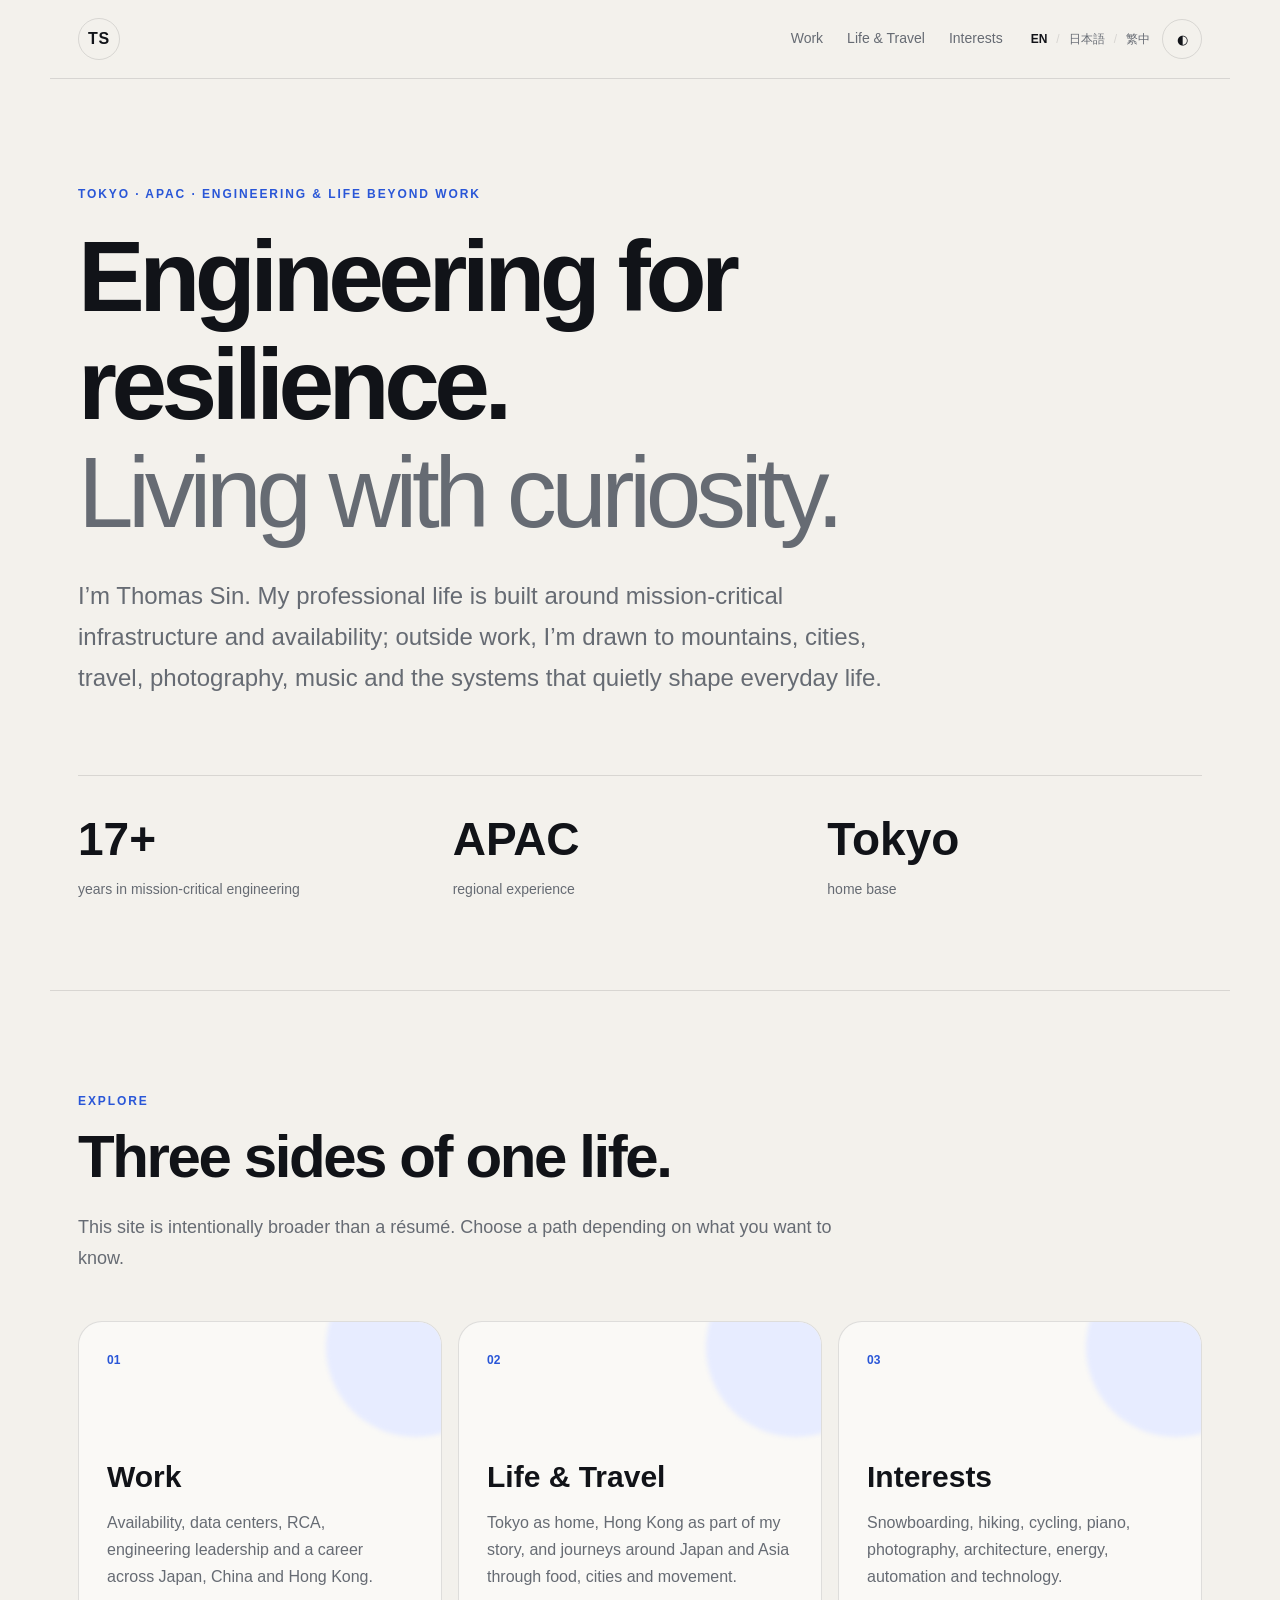
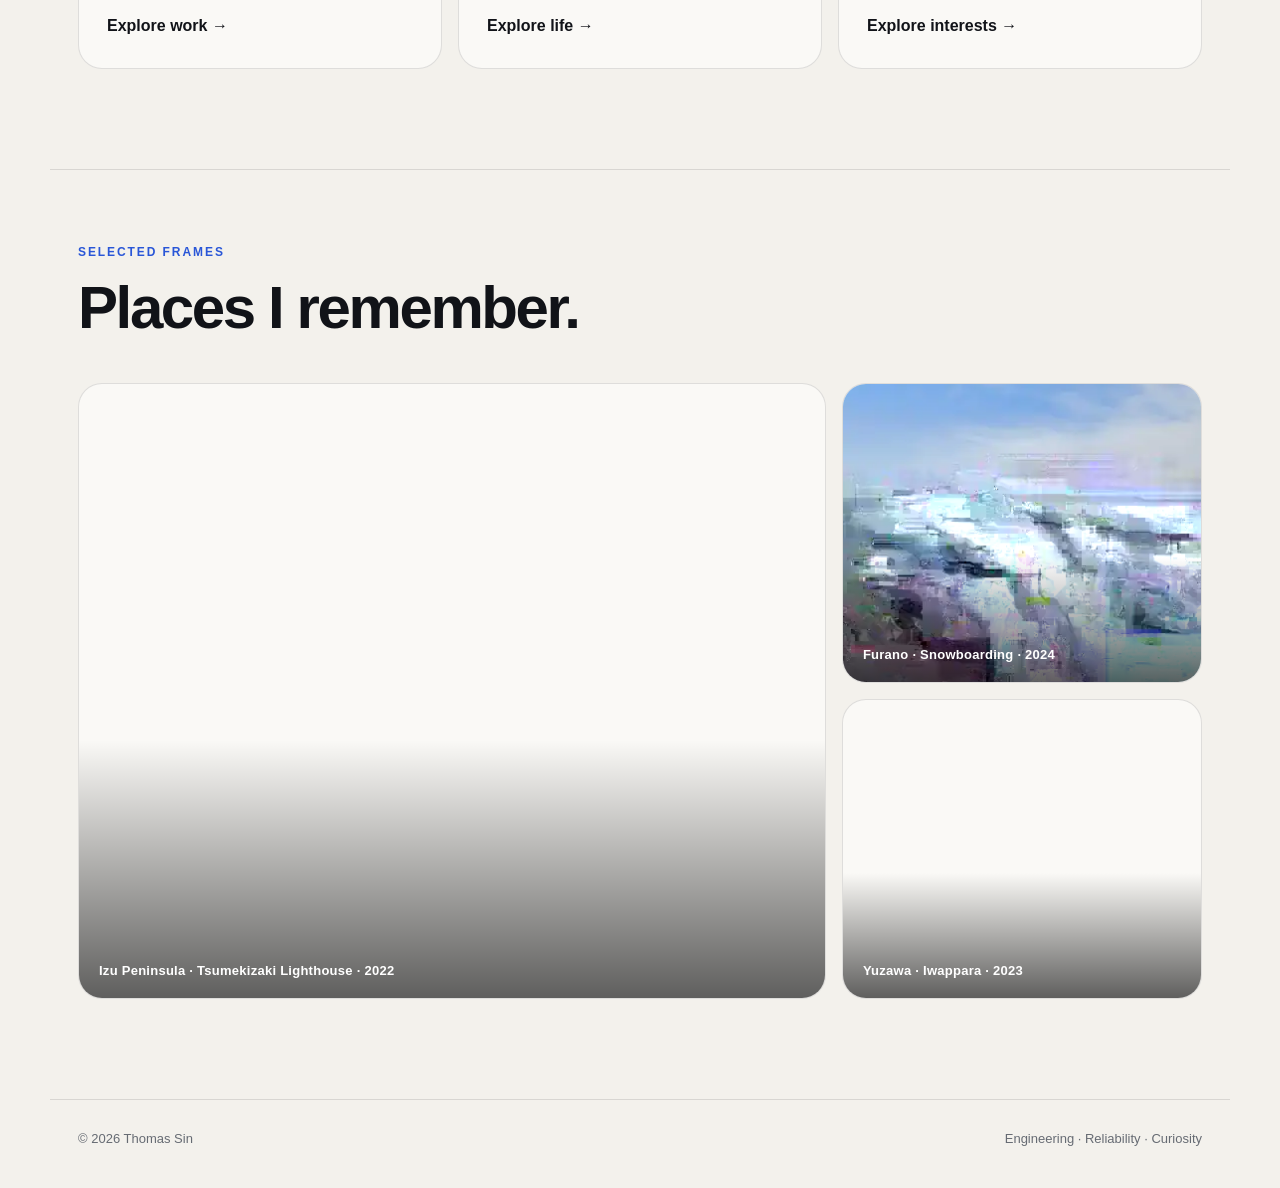
==== index.html @ 06683f22 "Force refreshed homepage photography" ====
<!doctype html><html lang="en"><head><meta charset="utf-8"><meta name="viewport" content="width=device-width,initial-scale=1"><meta name="description" content="Thomas Sin — infrastructure, availability, travel and interests."><title>Thomas Sin | Engineering, Life & Curiosity</title><link rel="stylesheet" href="styles.css"></head><body>
<header><a class="brand" href="./">TS</a><nav><a href="work.html">Work</a><a href="life.html">Life & Travel</a><a href="interests.html">Interests</a></nav><div class="header-actions"><div class="languages"><a class="active" href="./">EN</a><a href="ja/">日本語</a><a href="zh/">繁中</a></div><button id="theme">◐</button></div></header>
<main><section class="hero"><p class="kicker">Tokyo · APAC · Engineering & life beyond work</p><h1>Engineering for resilience.<br><span>Living with curiosity.</span></h1><p class="lead">I’m Thomas Sin. My professional life is built around mission-critical infrastructure and availability; outside work, I’m drawn to mountains, cities, travel, photography, music and the systems that quietly shape everyday life.</p><div class="metrics"><div><strong>17+</strong><span>years in mission-critical engineering</span></div><div><strong>APAC</strong><span>regional experience</span></div><div><strong>Tokyo</strong><span>home base</span></div></div></section>
<section class="section"><p class="kicker">Explore</p><h2>Three sides of one life.</h2><p class="section-intro">This site is intentionally broader than a résumé. Choose a path depending on what you want to know.</p><div class="portal-grid">
<a class="portal-card" href="work.html"><span class="num">01</span><h3>Work</h3><p>Availability, data centers, RCA, engineering leadership and a career across Japan, China and Hong Kong.</p><span class="arrow">Explore work →</span></a>
<a class="portal-card" href="life.html"><span class="num">02</span><h3>Life & Travel</h3><p>Tokyo as home, Hong Kong as part of my story, and journeys around Japan and Asia through food, cities and movement.</p><span class="arrow">Explore life →</span></a>
<a class="portal-card" href="interests.html"><span class="num">03</span><h3>Interests</h3><p>Snowboarding, hiking, cycling, piano, photography, architecture, energy, automation and technology.</p><span class="arrow">Explore interests →</span></a>
</div></section><section class="home-gallery section"><p class="kicker">Selected frames</p><h2>Places I remember.</h2><div class="frame-grid"><a class="frame frame-wide" href="life.html"><img src="assets/tsumekizaki-lighthouse-2022-02-21.webp?v=20260925-photo-fix" alt="Sunrise at Tsumekizaki Lighthouse, Izu Peninsula"><span>Izu Peninsula · Tsumekizaki Lighthouse · 2022</span></a><a class="frame" href="life.html"><img src="assets/furano-snowboard-2024-12-21.webp?v=20260925-photo-fix" alt="Snowboarding in Furano"><span>Furano · Snowboarding · 2024</span></a><a class="frame" href="life.html"><img src="assets/iwahara-2023-01-28.webp?v=20260925-photo-fix" alt="Iwappara ski resort in Yuzawa"><span>Yuzawa · Iwappara · 2023</span></a></div></section></main><footer><span>© <span id="year"></span> Thomas Sin</span><span>Engineering · Reliability · Curiosity</span></footer><script src="script.js"></script></body></html>
---- styles.css ----
:root{--bg:#f3f1ec;--surface:#faf9f6;--text:#111318;--muted:#666b73;--line:rgba(17,19,24,.12);--accent:#2956d7;--accent-soft:#e7ecff;--max:1180px}
:root[data-theme=dark]{--bg:#0b0d10;--surface:#111419;--text:#f3f4f6;--muted:#9aa1aa;--line:rgba(255,255,255,.11);--accent:#8ba9ff;--accent-soft:#18213a}
*{box-sizing:border-box}html{scroll-behavior:smooth}body{margin:0;background:var(--bg);color:var(--text);font-family:Inter,"Noto Sans JP","Noto Sans TC",Arial,sans-serif;line-height:1.7;transition:background .2s,color .2s}a{color:inherit;text-decoration:none}img{max-width:100%;display:block}
header{position:sticky;top:0;z-index:20;display:grid;grid-template-columns:auto 1fr auto;align-items:center;gap:28px;max-width:var(--max);margin:auto;padding:18px 28px;background:color-mix(in srgb,var(--bg) 88%,transparent);backdrop-filter:blur(16px);border-bottom:1px solid var(--line)}
.brand{display:grid;place-items:center;width:42px;height:42px;border:1px solid var(--line);border-radius:50%;font-weight:800;letter-spacing:.05em}
nav{justify-self:end;display:flex;gap:24px;font-size:14px;color:var(--muted)}nav a:hover,.languages a:hover{color:var(--text)}
.header-actions{display:flex;align-items:center;gap:12px}.languages{display:flex;gap:9px;align-items:center;font-size:12px;color:var(--muted)}.languages a.active{color:var(--text);font-weight:700}.languages a+ a:before{content:"/";margin-right:9px;color:var(--line)}
#theme{width:40px;height:40px;border-radius:50%;border:1px solid var(--line);background:transparent;color:var(--text);cursor:pointer}
main{overflow:hidden}.hero,.section,.page-hero,.page-section,footer{max-width:var(--max);margin:auto;padding-left:28px;padding-right:28px}
.hero{padding-top:105px;padding-bottom:88px}.page-hero{padding-top:90px;padding-bottom:68px}
.kicker{margin:0;text-transform:uppercase;letter-spacing:.16em;font-size:12px;font-weight:800;color:var(--accent)}
h1,h2,h3,h4{margin:0;line-height:1.08}h1{font-size:clamp(52px,8vw,100px);letter-spacing:-.055em;max-width:1060px;margin-top:18px}h1 span{color:var(--muted);font-weight:500}
.page-hero h1{font-size:clamp(48px,7vw,86px)}.lead{font-size:clamp(18px,2vw,24px);max-width:820px;color:var(--muted);margin-top:30px}.page-lead{font-size:clamp(18px,1.8vw,22px);max-width:850px;color:var(--muted);margin-top:26px}
.actions{display:flex;gap:12px;flex-wrap:wrap;margin-top:32px}.btn{padding:13px 18px;border:1px solid var(--line);border-radius:999px;background:var(--surface);font-size:14px;font-weight:650}.btn.primary{background:var(--text);color:var(--bg)}
.metrics{display:grid;grid-template-columns:repeat(3,1fr);margin-top:76px;border-top:1px solid var(--line)}.metrics div{padding:24px 18px 0 0;display:flex;flex-direction:column}.metrics strong{font-size:clamp(31px,4vw,46px)}.metrics span{color:var(--muted);font-size:14px}
.section,.page-section{padding-top:100px;padding-bottom:100px;border-top:1px solid var(--line)}.section h2,.page-section h2{font-size:clamp(34px,5vw,60px);letter-spacing:-.04em;margin-top:14px}.section-intro{max-width:760px;color:var(--muted);font-size:18px;margin-top:22px}
.split{display:grid;grid-template-columns:.9fr 1.1fr;gap:70px}.copy{font-size:19px;color:var(--muted)}.copy p:first-child{margin-top:0}
.portal-grid{display:grid;grid-template-columns:repeat(3,1fr);gap:16px;margin-top:48px}.portal-card{position:relative;display:flex;flex-direction:column;min-height:340px;padding:28px;border:1px solid var(--line);background:var(--surface);border-radius:24px;overflow:hidden}.portal-card:before{content:"";position:absolute;width:180px;height:180px;border-radius:50%;background:var(--accent-soft);right:-65px;top:-65px;filter:blur(2px)}.portal-card .num{position:relative;color:var(--accent);font-size:12px;font-weight:800}.portal-card h3{position:relative;font-size:30px;margin-top:90px}.portal-card p{position:relative;color:var(--muted);margin-bottom:22px}.portal-card .arrow{position:relative;margin-top:auto;font-weight:700}
.timeline{margin-top:50px;border-top:1px solid var(--line)}.timeline article{display:grid;grid-template-columns:220px 1fr 1.1fr;gap:28px;padding:28px 0;border-bottom:1px solid var(--line)}.timeline h3{font-size:22px}.timeline p{margin:0;color:var(--muted)}.meta{display:flex;flex-direction:column;color:var(--muted);font-size:13px}
.cards{display:grid;grid-template-columns:repeat(2,1fr);gap:16px;margin-top:48px}.cards article{padding:30px;border:1px solid var(--line);background:var(--surface);border-radius:22px;min-height:240px}.cards article>span{color:var(--accent);font-size:13px;font-weight:800}.cards h3{font-size:27px;margin-top:40px}.cards p{color:var(--muted)}
.detail-grid{display:grid;grid-template-columns:repeat(2,1fr);gap:18px;margin-top:44px}.detail-card{padding:28px;border-top:1px solid var(--line)}.detail-card h3{font-size:25px;margin-bottom:12px}.detail-card p,.detail-card li{color:var(--muted)}.detail-card ul{padding-left:18px;margin-bottom:0}
.skill-cloud{display:flex;flex-wrap:wrap;gap:10px;margin-top:34px}.skill-cloud span{padding:9px 13px;border:1px solid var(--line);border-radius:999px;background:var(--surface);font-size:13px}
.story-list{margin-top:44px;border-top:1px solid var(--line)}.story{display:grid;grid-template-columns:190px 1fr;gap:34px;padding:30px 0;border-bottom:1px solid var(--line)}.story .story-meta{font-size:13px;color:var(--muted)}.story h3{font-size:28px}.story p{color:var(--muted);max-width:740px}
.quote{margin:42px 0 0;padding:28px 0;border-top:1px solid var(--line);border-bottom:1px solid var(--line);font-size:clamp(25px,3vw,40px);line-height:1.25;letter-spacing:-.02em}
.photo-grid{display:grid;grid-template-columns:1.25fr .75fr;gap:16px;margin-top:46px}.photo-slot{min-height:320px;border:1px solid var(--line);border-radius:24px;background:linear-gradient(145deg,var(--surface),var(--accent-soft));padding:26px;display:flex;align-items:flex-end}.photo-slot.tall{min-height:520px}.photo-slot span{font-size:13px;color:var(--muted)}
.interest-row{display:grid;grid-template-columns:180px 1fr 1fr;gap:30px;padding:30px 0;border-top:1px solid var(--line)}.interest-row:last-child{border-bottom:1px solid var(--line)}.interest-row .index{font-size:13px;color:var(--accent);font-weight:800}.interest-row h3{font-size:28px}.interest-row p{margin:0;color:var(--muted)}
.note{margin-top:32px;padding:20px 22px;border-left:3px solid var(--accent);background:var(--surface);color:var(--muted)}
.breadcrumbs{font-size:13px;color:var(--muted);margin-bottom:18px}.breadcrumbs a:hover{color:var(--text)}
footer{display:flex;justify-content:space-between;gap:20px;padding-top:28px;padding-bottom:38px;border-top:1px solid var(--line);font-size:13px;color:var(--muted)}
@media(max-width:900px){.portal-grid{grid-template-columns:1fr}.portal-card{min-height:260px}.portal-card h3{margin-top:55px}.timeline article{grid-template-columns:1fr;gap:10px}.detail-grid{grid-template-columns:1fr}.interest-row{grid-template-columns:1fr;gap:10px}.story{grid-template-columns:1fr;gap:8px}}
@media(max-width:780px){header{padding:14px 18px;grid-template-columns:auto 1fr}.header-actions{justify-self:end}.languages{font-size:11px}nav{display:none}#theme{display:none}.hero,.section,.page-hero,.page-section,footer{padding-left:20px;padding-right:20px}.hero{padding-top:72px}.page-hero{padding-top:64px}.metrics{grid-template-columns:1fr}.metrics div{padding:18px 0;border-bottom:1px solid var(--line)}.split{grid-template-columns:1fr;gap:28px}.cards{grid-template-columns:1fr}.photo-grid{grid-template-columns:1fr}.photo-slot,.photo-slot.tall{min-height:280px}footer{flex-direction:column}}
.feature-photo{margin:34px 0 0}
.feature-photo img{width:100%;border-radius:24px;border:1px solid var(--line);background:var(--surface);object-fit:cover}
.feature-photo figcaption{margin-top:10px;font-size:13px;color:var(--muted)}
.feature-photo.landscape img{aspect-ratio:16/9;object-position:center 62%}
.feature-photo.snowboard img{aspect-ratio:16/8.5;object-position:center 48%}
.feature-photo.portrait{max-width:620px}.feature-photo.portrait img{aspect-ratio:4/5;object-position:center 52%}
@media(max-width:780px){.feature-photo{margin-top:24px}.feature-photo.landscape img,.feature-photo.snowboard img{aspect-ratio:4/3}.feature-photo.portrait{max-width:none}.feature-photo.portrait img{aspect-ratio:4/5}}

.home-gallery{padding-top:72px}.frame-grid{display:grid;grid-template-columns:1.35fr .65fr;grid-template-rows:repeat(2,minmax(220px,300px));gap:16px;margin-top:42px}.frame{position:relative;overflow:hidden;border-radius:24px;border:1px solid var(--line);background:var(--surface)}.frame-wide{grid-row:1/3}.frame img{width:100%;height:100%;object-fit:cover;transition:transform .45s ease}.frame:hover img{transform:scale(1.025)}.frame:after{content:"";position:absolute;inset:auto 0 0;height:42%;background:linear-gradient(transparent,rgba(0,0,0,.62));pointer-events:none}.frame span{position:absolute;left:20px;right:20px;bottom:16px;z-index:2;color:#fff;font-size:13px;font-weight:650;letter-spacing:.02em}.frame-wide img{object-position:center}.frame:not(.frame-wide) img{object-position:center 45%}@media(max-width:780px){.frame-grid{grid-template-columns:1fr;grid-template-rows:auto}.frame,.frame-wide{grid-row:auto;min-height:260px}.frame-wide{min-height:360px}}
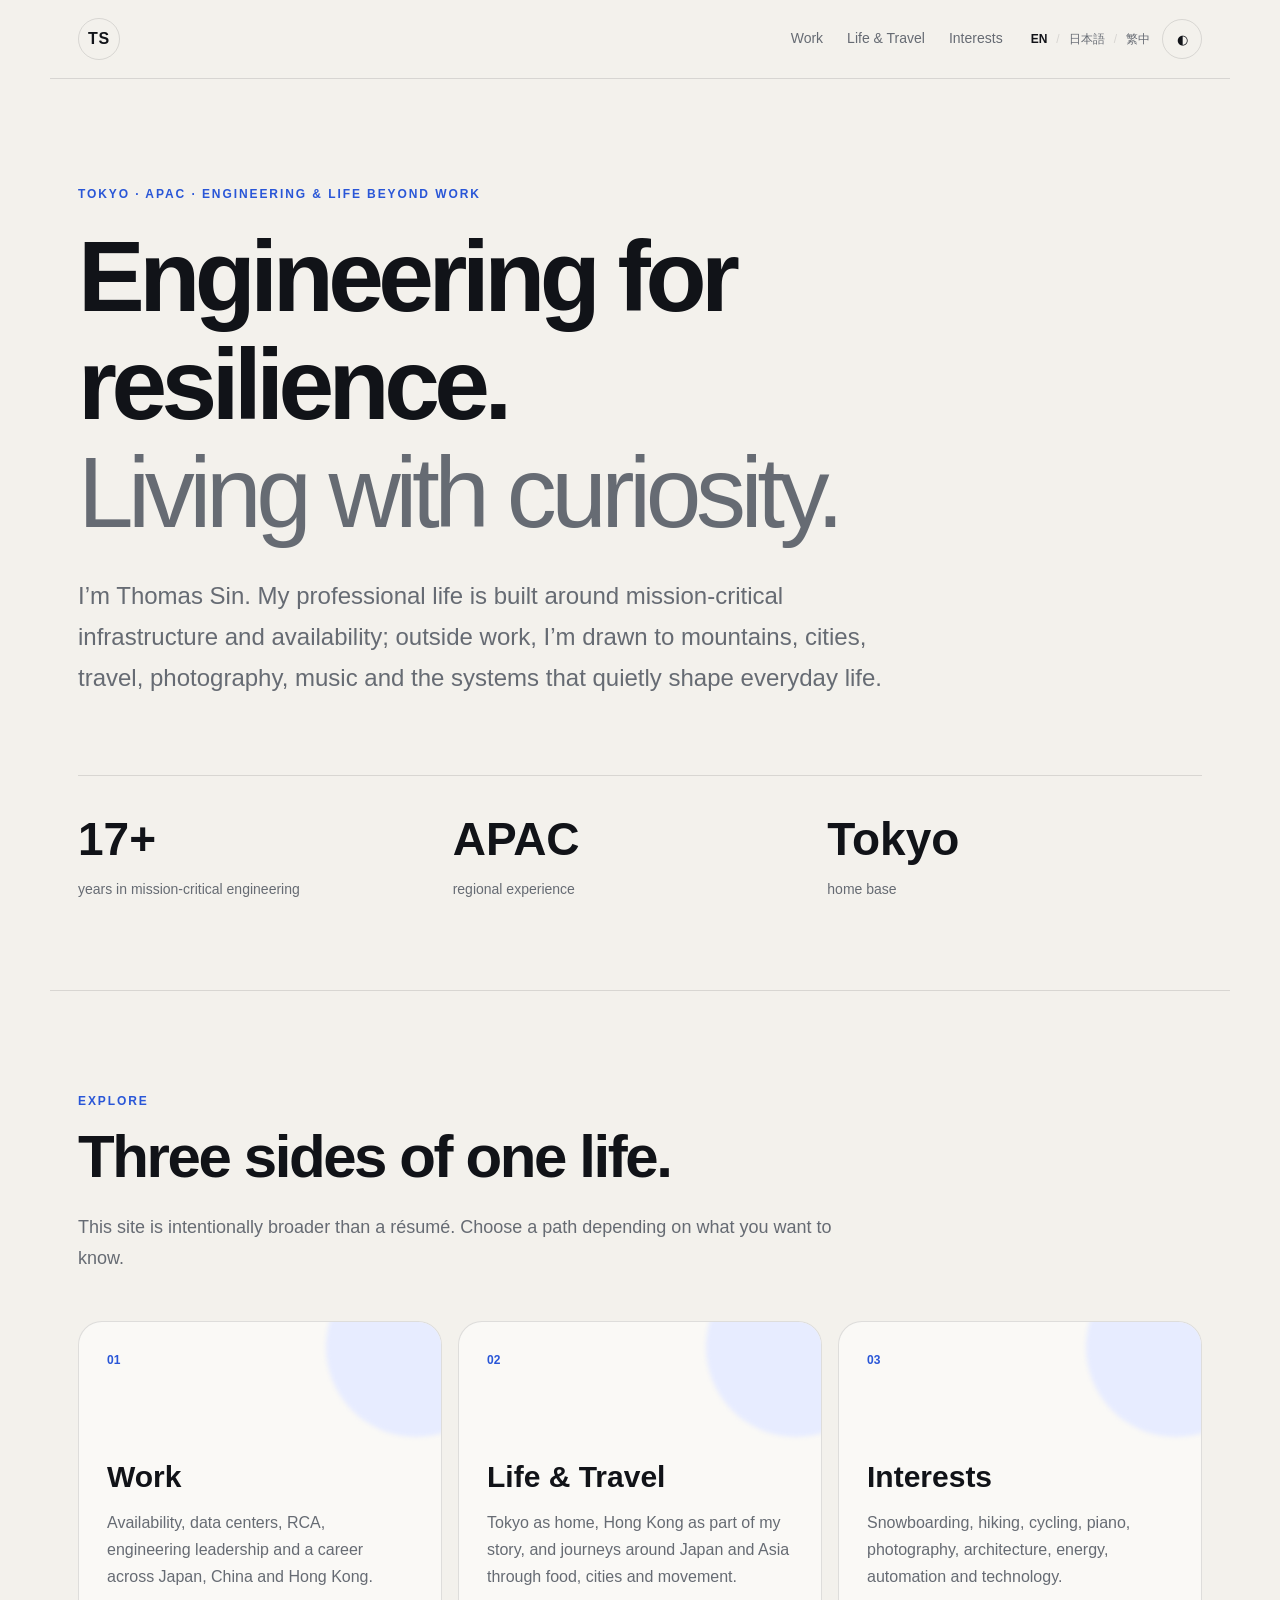
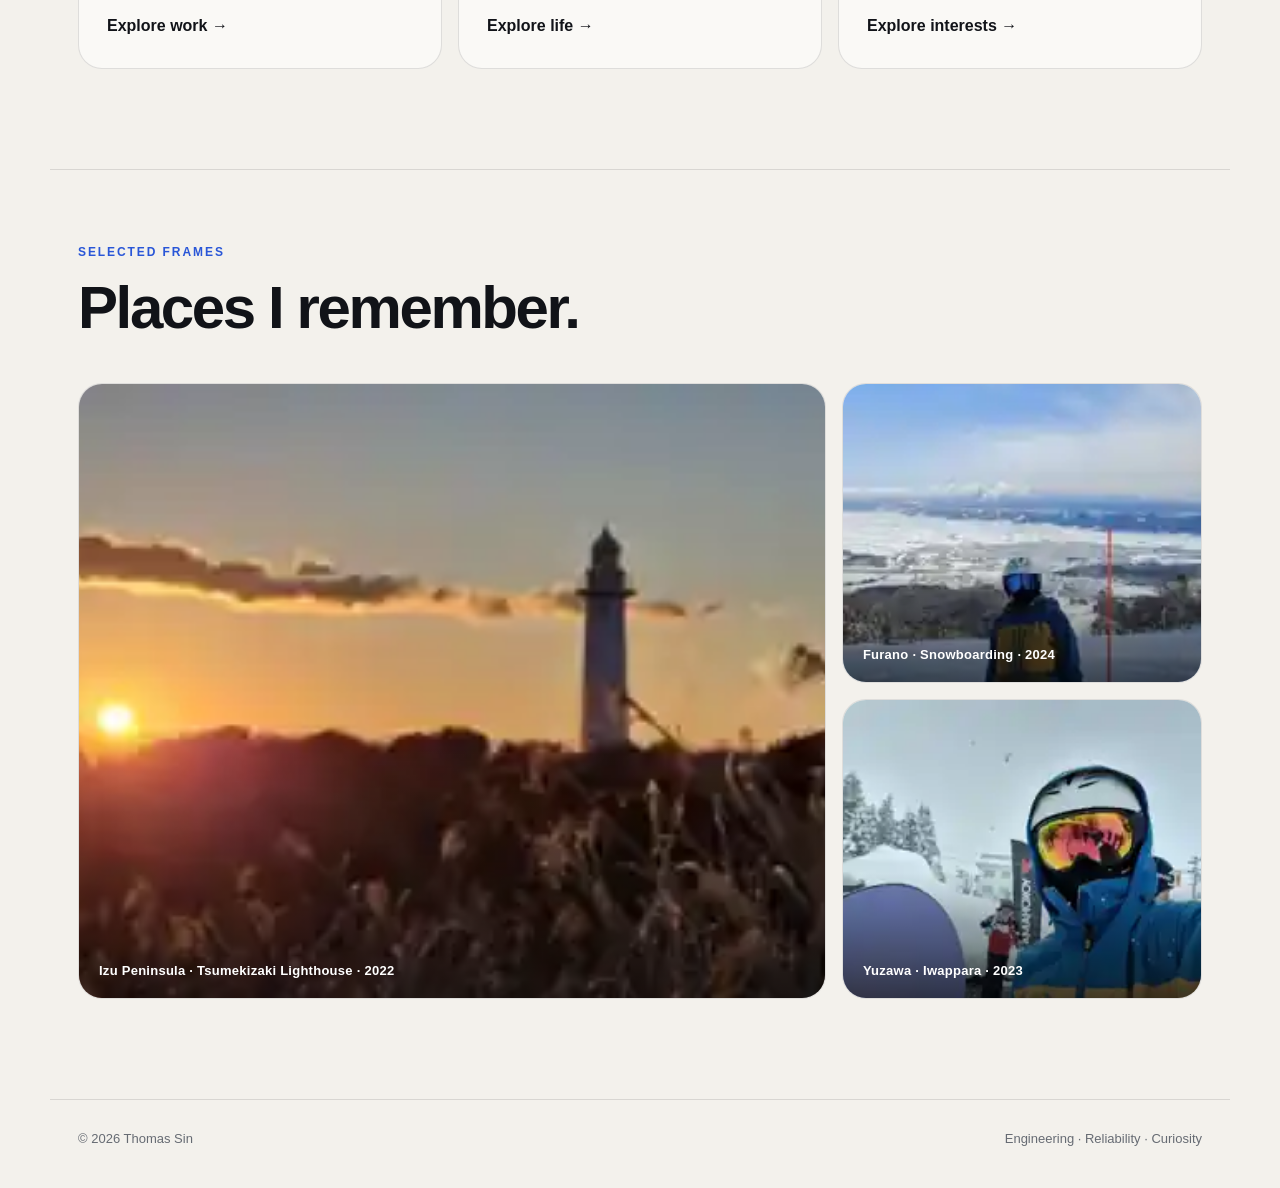
==== commit e59ce903: "Force reload verified homepage photos" ====
--- a/index.html
+++ b/index.html
@@ -5,4 +5,4 @@
 <a class="portal-card" href="work.html"><span class="num">01</span><h3>Work</h3><p>Availability, data centers, RCA, engineering leadership and a career across Japan, China and Hong Kong.</p><span class="arrow">Explore work →</span></a>
 <a class="portal-card" href="life.html"><span class="num">02</span><h3>Life & Travel</h3><p>Tokyo as home, Hong Kong as part of my story, and journeys around Japan and Asia through food, cities and movement.</p><span class="arrow">Explore life →</span></a>
 <a class="portal-card" href="interests.html"><span class="num">03</span><h3>Interests</h3><p>Snowboarding, hiking, cycling, piano, photography, architecture, energy, automation and technology.</p><span class="arrow">Explore interests →</span></a>
-</div></section><section class="home-gallery section"><p class="kicker">Selected frames</p><h2>Places I remember.</h2><div class="frame-grid"><a class="frame frame-wide" href="life.html"><img src="assets/tsumekizaki-lighthouse-2022-02-21.webp?v=20260925-photo-fix" alt="Sunrise at Tsumekizaki Lighthouse, Izu Peninsula"><span>Izu Peninsula · Tsumekizaki Lighthouse · 2022</span></a><a class="frame" href="life.html"><img src="assets/furano-snowboard-2024-12-21.webp?v=20260925-photo-fix" alt="Snowboarding in Furano"><span>Furano · Snowboarding · 2024</span></a><a class="frame" href="life.html"><img src="assets/iwahara-2023-01-28.webp?v=20260925-photo-fix" alt="Iwappara ski resort in Yuzawa"><span>Yuzawa · Iwappara · 2023</span></a></div></section></main><footer><span>© <span id="year"></span> Thomas Sin</span><span>Engineering · Reliability · Curiosity</span></footer><script src="script.js"></script></body></html>+</div></section><section class="home-gallery section"><p class="kicker">Selected frames</p><h2>Places I remember.</h2><div class="frame-grid"><a class="frame frame-wide" href="life.html"><img src="assets/tsumekizaki-lighthouse-2022-02-21.webp?v=20260925-verified-2049" alt="Sunrise at Tsumekizaki Lighthouse, Izu Peninsula"><span>Izu Peninsula · Tsumekizaki Lighthouse · 2022</span></a><a class="frame" href="life.html"><img src="assets/furano-snowboard-2024-12-21.webp?v=20260925-verified-2049" alt="Snowboarding in Furano"><span>Furano · Snowboarding · 2024</span></a><a class="frame" href="life.html"><img src="assets/iwahara-2023-01-28.webp?v=20260925-verified-2049" alt="Iwappara ski resort in Yuzawa"><span>Yuzawa · Iwappara · 2023</span></a></div></section></main><footer><span>© <span id="year"></span> Thomas Sin</span><span>Engineering · Reliability · Curiosity</span></footer><script src="script.js"></script></body></html>
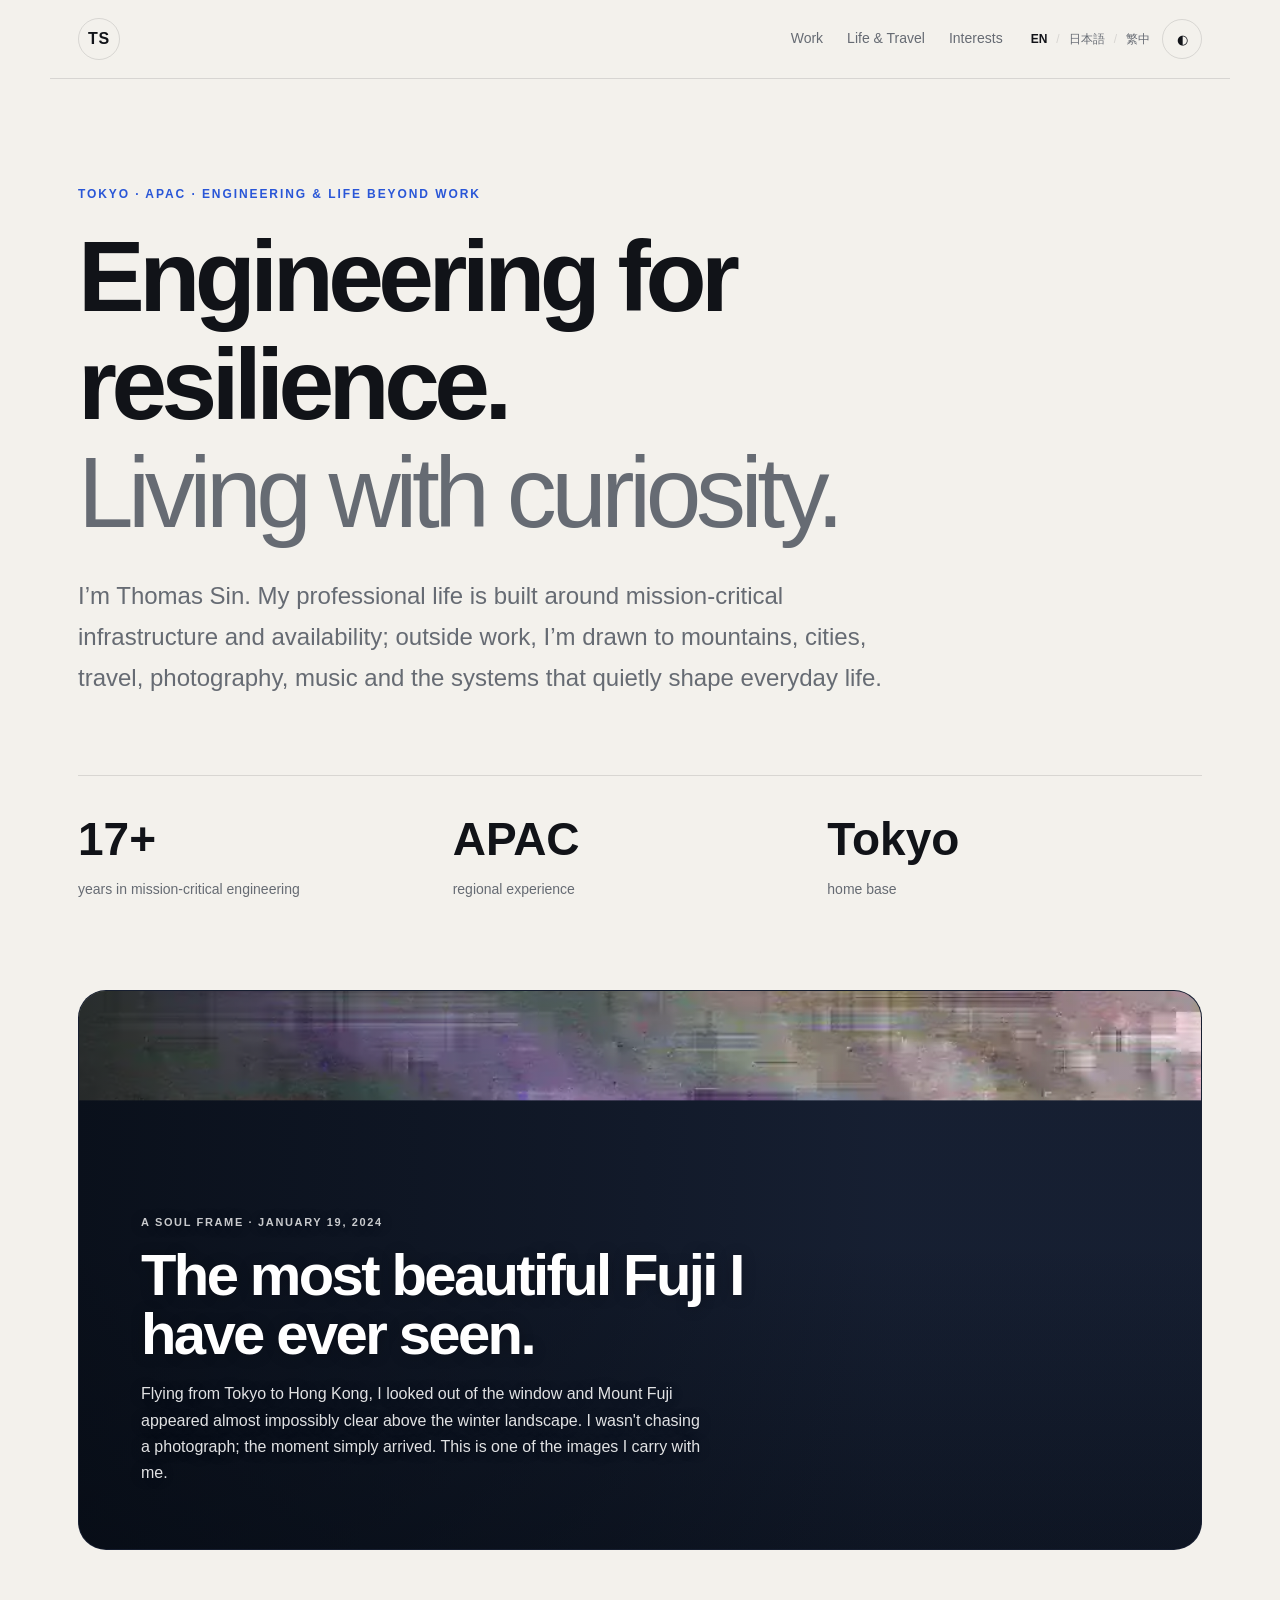
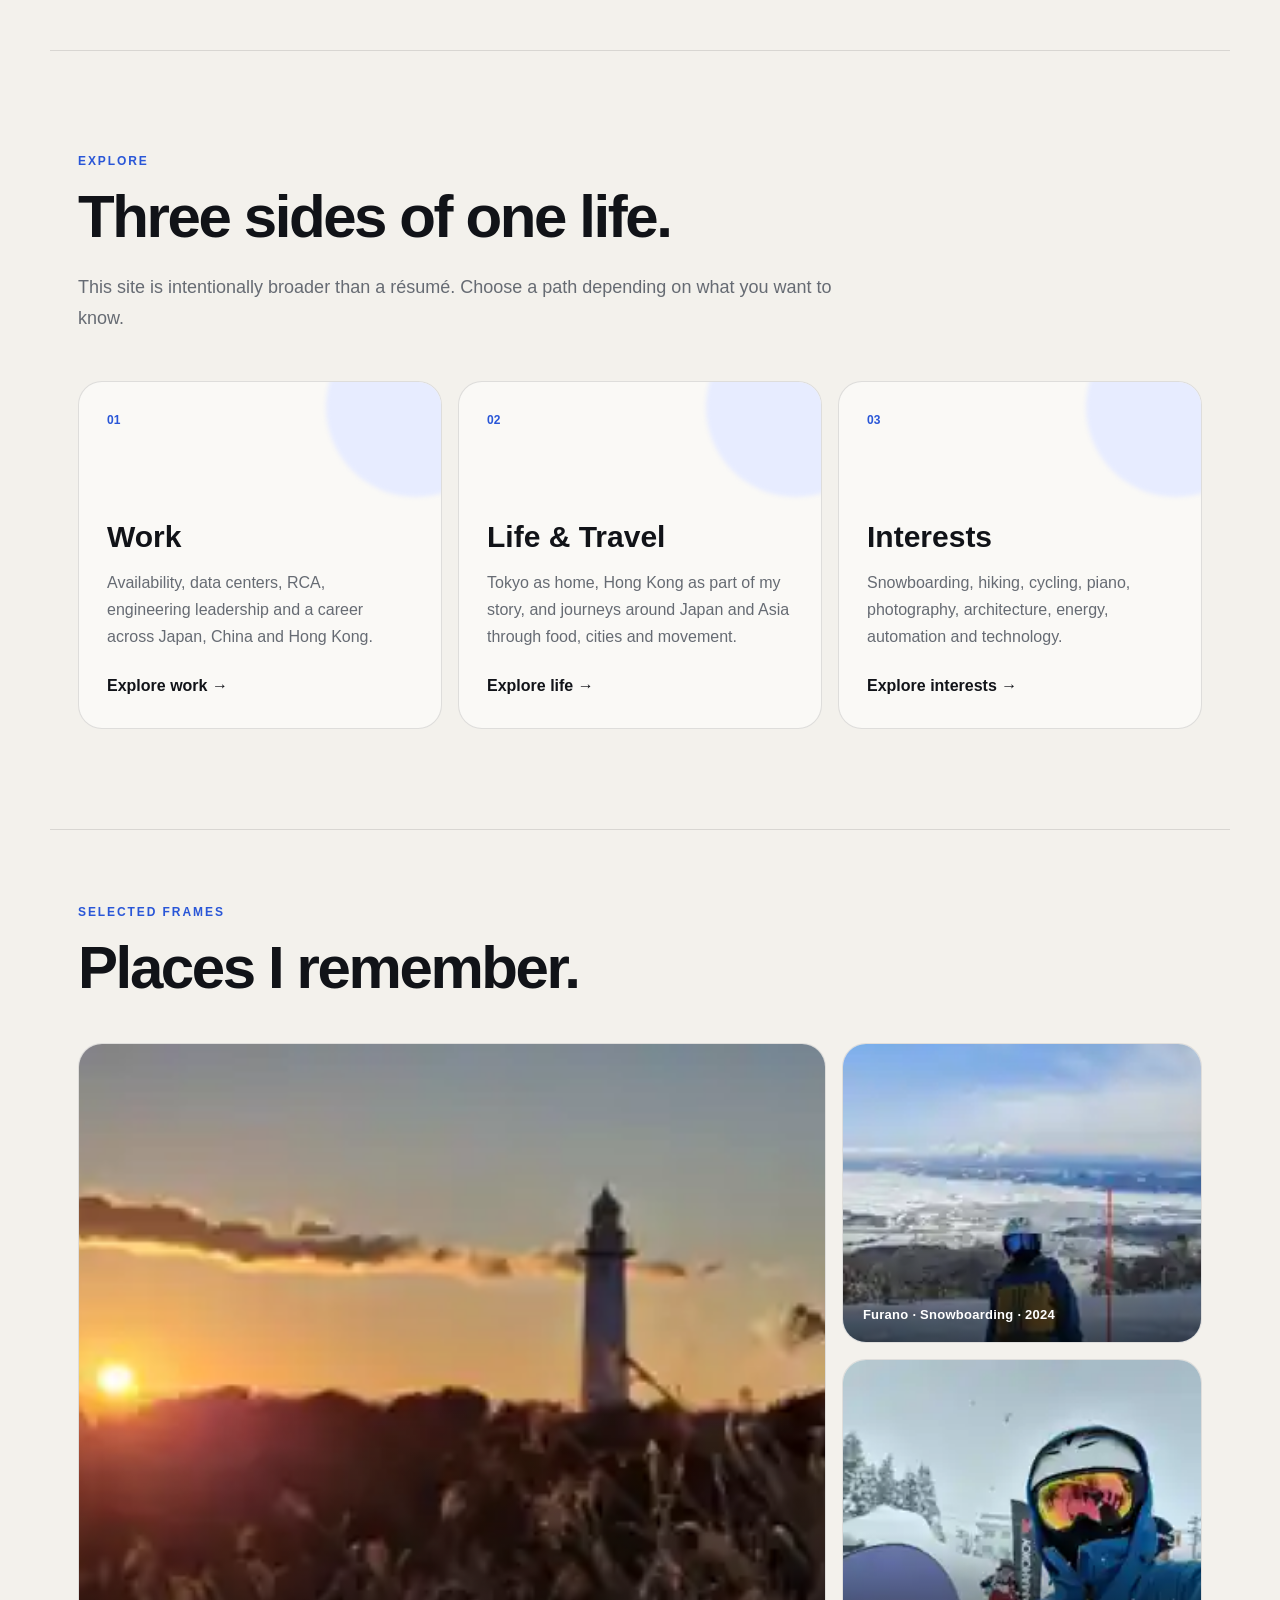
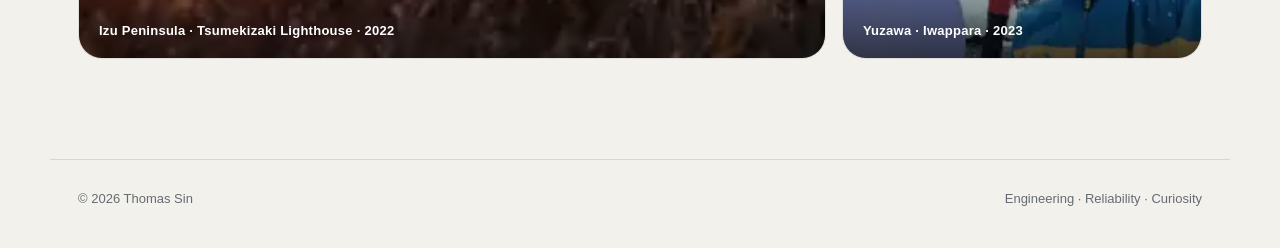
==== commit c44767de: "Add Mount Fuji soul-frame hero banner" ====
--- a/index.html
+++ b/index.html
@@ -1,6 +1,7 @@
 <!doctype html><html lang="en"><head><meta charset="utf-8"><meta name="viewport" content="width=device-width,initial-scale=1"><meta name="description" content="Thomas Sin — infrastructure, availability, travel and interests."><title>Thomas Sin | Engineering, Life & Curiosity</title><link rel="stylesheet" href="styles.css"></head><body>
 <header><a class="brand" href="./">TS</a><nav><a href="work.html">Work</a><a href="life.html">Life & Travel</a><a href="interests.html">Interests</a></nav><div class="header-actions"><div class="languages"><a class="active" href="./">EN</a><a href="ja/">日本語</a><a href="zh/">繁中</a></div><button id="theme">◐</button></div></header>
 <main><section class="hero"><p class="kicker">Tokyo · APAC · Engineering & life beyond work</p><h1>Engineering for resilience.<br><span>Living with curiosity.</span></h1><p class="lead">I’m Thomas Sin. My professional life is built around mission-critical infrastructure and availability; outside work, I’m drawn to mountains, cities, travel, photography, music and the systems that quietly shape everyday life.</p><div class="metrics"><div><strong>17+</strong><span>years in mission-critical engineering</span></div><div><strong>APAC</strong><span>regional experience</span></div><div><strong>Tokyo</strong><span>home base</span></div></div></section>
+<section class="soul-banner"><div class="soul-banner-inner"><img src="assets/fuji-flight-2024-01-19.webp?v=20260925-fuji" alt="Mount Fuji photographed from a flight between Tokyo and Hong Kong on January 19, 2024"><div class="soul-copy"><p class="soul-kicker">A soul frame · January 19, 2024</p><h2>The most beautiful Fuji I have ever seen.</h2><p>Flying from Tokyo to Hong Kong, I looked out of the window and Mount Fuji appeared almost impossibly clear above the winter landscape. I wasn't chasing a photograph; the moment simply arrived. This is one of the images I carry with me.</p></div></div></section>
 <section class="section"><p class="kicker">Explore</p><h2>Three sides of one life.</h2><p class="section-intro">This site is intentionally broader than a résumé. Choose a path depending on what you want to know.</p><div class="portal-grid">
 <a class="portal-card" href="work.html"><span class="num">01</span><h3>Work</h3><p>Availability, data centers, RCA, engineering leadership and a career across Japan, China and Hong Kong.</p><span class="arrow">Explore work →</span></a>
 <a class="portal-card" href="life.html"><span class="num">02</span><h3>Life & Travel</h3><p>Tokyo as home, Hong Kong as part of my story, and journeys around Japan and Asia through food, cities and movement.</p><span class="arrow">Explore life →</span></a>
--- a/styles.css
+++ b/styles.css
@@ -38,3 +38,13 @@
 @media(max-width:780px){.feature-photo{margin-top:24px}.feature-photo.landscape img,.feature-photo.snowboard img{aspect-ratio:4/3}.feature-photo.portrait{max-width:none}.feature-photo.portrait img{aspect-ratio:4/5}}
 
 .home-gallery{padding-top:72px}.frame-grid{display:grid;grid-template-columns:1.35fr .65fr;grid-template-rows:repeat(2,minmax(220px,300px));gap:16px;margin-top:42px}.frame{position:relative;overflow:hidden;border-radius:24px;border:1px solid var(--line);background:var(--surface)}.frame-wide{grid-row:1/3}.frame img{width:100%;height:100%;object-fit:cover;transition:transform .45s ease}.frame:hover img{transform:scale(1.025)}.frame:after{content:"";position:absolute;inset:auto 0 0;height:42%;background:linear-gradient(transparent,rgba(0,0,0,.62));pointer-events:none}.frame span{position:absolute;left:20px;right:20px;bottom:16px;z-index:2;color:#fff;font-size:13px;font-weight:650;letter-spacing:.02em}.frame-wide img{object-position:center}.frame:not(.frame-wide) img{object-position:center 45%}@media(max-width:780px){.frame-grid{grid-template-columns:1fr;grid-template-rows:auto}.frame,.frame-wide{grid-row:auto;min-height:260px}.frame-wide{min-height:360px}}
+
+.soul-banner{max-width:var(--max);margin:auto;padding:0 28px 100px}
+.soul-banner-inner{position:relative;min-height:560px;overflow:hidden;border-radius:28px;border:1px solid var(--line);background:#172033}
+.soul-banner-inner>img{position:absolute;inset:0;width:100%;height:100%;object-fit:cover;object-position:center 52%}
+.soul-banner-inner:after{content:"";position:absolute;inset:0;background:linear-gradient(90deg,rgba(5,10,18,.72) 0%,rgba(5,10,18,.32) 46%,rgba(5,10,18,.04) 72%),linear-gradient(0deg,rgba(5,10,18,.45),transparent 55%)}
+.soul-copy{position:absolute;z-index:2;left:clamp(24px,5vw,62px);bottom:clamp(26px,6vw,62px);max-width:610px;color:#fff;text-shadow:0 1px 14px rgba(0,0,0,.25)}
+.soul-kicker{margin:0 0 13px;text-transform:uppercase;letter-spacing:.15em;font-size:11px;font-weight:800;color:rgba(255,255,255,.78)}
+.soul-copy h2{font-size:clamp(34px,5vw,58px);letter-spacing:-.045em;line-height:1.02}
+.soul-copy p:last-child{max-width:570px;margin:18px 0 0;font-size:16px;line-height:1.65;color:rgba(255,255,255,.88)}
+@media(max-width:780px){.soul-banner{padding:0 20px 72px}.soul-banner-inner{min-height:470px;border-radius:22px}.soul-banner-inner>img{object-position:61% center}.soul-banner-inner:after{background:linear-gradient(0deg,rgba(5,10,18,.76) 0%,rgba(5,10,18,.28) 56%,rgba(5,10,18,.02) 82%)}.soul-copy{left:22px;right:22px;bottom:24px}.soul-copy h2{font-size:36px}.soul-copy p:last-child{font-size:14px;line-height:1.55}}
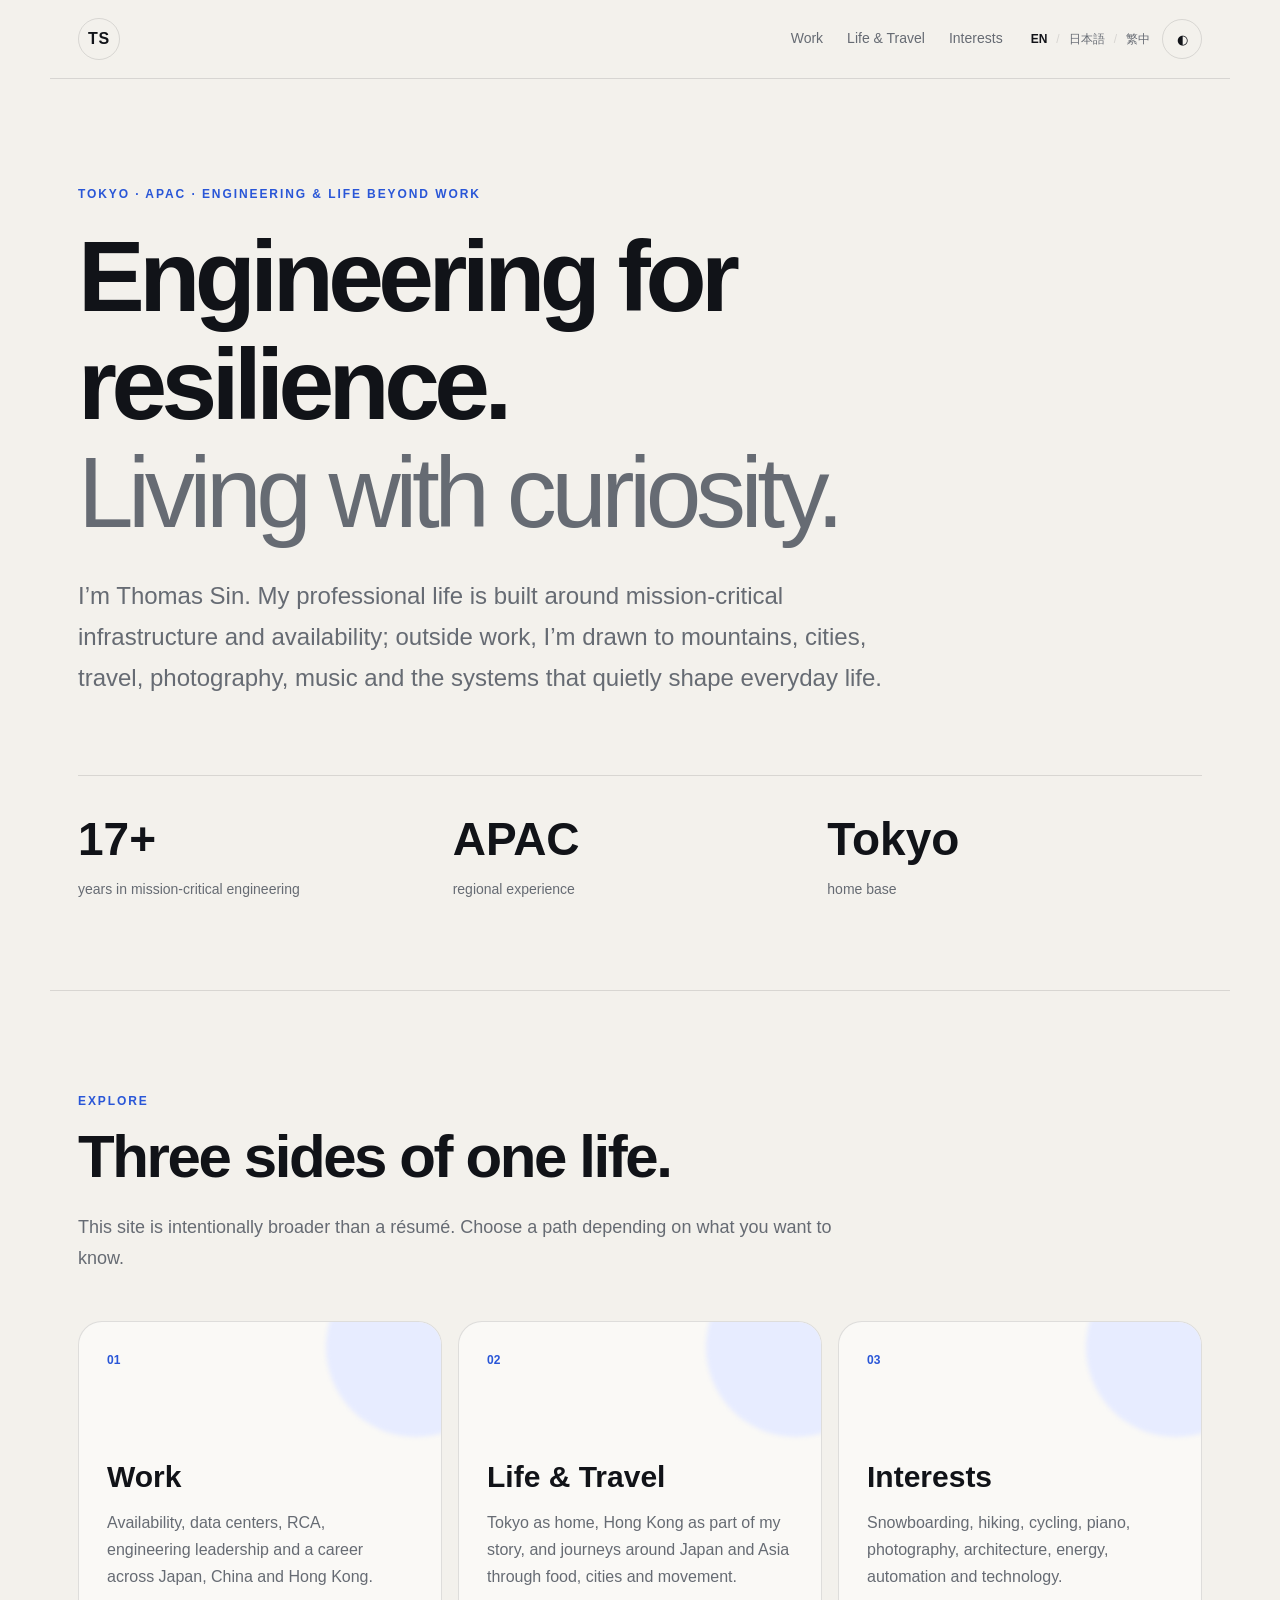
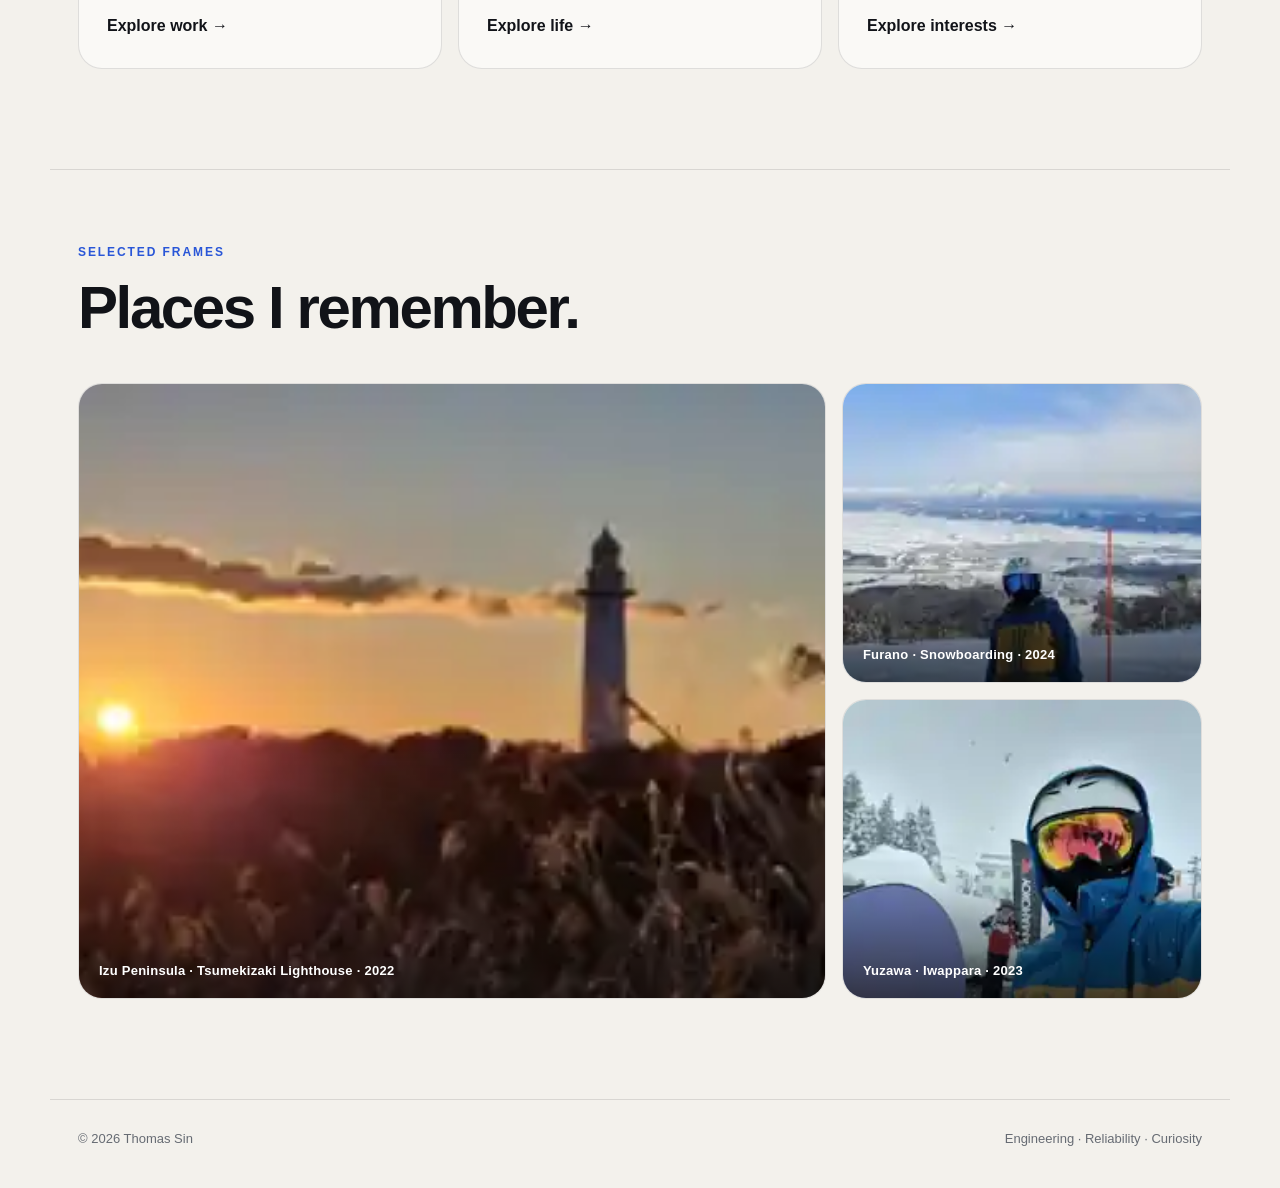
==== commit 61361bde: "Move Mount Fuji hero to Life and Travel" ====
--- a/index.html
+++ b/index.html
@@ -1,7 +1,7 @@
 <!doctype html><html lang="en"><head><meta charset="utf-8"><meta name="viewport" content="width=device-width,initial-scale=1"><meta name="description" content="Thomas Sin — infrastructure, availability, travel and interests."><title>Thomas Sin | Engineering, Life & Curiosity</title><link rel="stylesheet" href="styles.css"></head><body>
 <header><a class="brand" href="./">TS</a><nav><a href="work.html">Work</a><a href="life.html">Life & Travel</a><a href="interests.html">Interests</a></nav><div class="header-actions"><div class="languages"><a class="active" href="./">EN</a><a href="ja/">日本語</a><a href="zh/">繁中</a></div><button id="theme">◐</button></div></header>
 <main><section class="hero"><p class="kicker">Tokyo · APAC · Engineering & life beyond work</p><h1>Engineering for resilience.<br><span>Living with curiosity.</span></h1><p class="lead">I’m Thomas Sin. My professional life is built around mission-critical infrastructure and availability; outside work, I’m drawn to mountains, cities, travel, photography, music and the systems that quietly shape everyday life.</p><div class="metrics"><div><strong>17+</strong><span>years in mission-critical engineering</span></div><div><strong>APAC</strong><span>regional experience</span></div><div><strong>Tokyo</strong><span>home base</span></div></div></section>
-<section class="soul-banner"><div class="soul-banner-inner"><img src="assets/fuji-flight-2024-01-19.webp?v=20260925-fuji" alt="Mount Fuji photographed from a flight between Tokyo and Hong Kong on January 19, 2024"><div class="soul-copy"><p class="soul-kicker">A soul frame · January 19, 2024</p><h2>The most beautiful Fuji I have ever seen.</h2><p>Flying from Tokyo to Hong Kong, I looked out of the window and Mount Fuji appeared almost impossibly clear above the winter landscape. I wasn't chasing a photograph; the moment simply arrived. This is one of the images I carry with me.</p></div></div></section>
+
 <section class="section"><p class="kicker">Explore</p><h2>Three sides of one life.</h2><p class="section-intro">This site is intentionally broader than a résumé. Choose a path depending on what you want to know.</p><div class="portal-grid">
 <a class="portal-card" href="work.html"><span class="num">01</span><h3>Work</h3><p>Availability, data centers, RCA, engineering leadership and a career across Japan, China and Hong Kong.</p><span class="arrow">Explore work →</span></a>
 <a class="portal-card" href="life.html"><span class="num">02</span><h3>Life & Travel</h3><p>Tokyo as home, Hong Kong as part of my story, and journeys around Japan and Asia through food, cities and movement.</p><span class="arrow">Explore life →</span></a>
--- a/styles.css
+++ b/styles.css
@@ -48,3 +48,12 @@
 .soul-copy h2{font-size:clamp(34px,5vw,58px);letter-spacing:-.045em;line-height:1.02}
 .soul-copy p:last-child{max-width:570px;margin:18px 0 0;font-size:16px;line-height:1.65;color:rgba(255,255,255,.88)}
 @media(max-width:780px){.soul-banner{padding:0 20px 72px}.soul-banner-inner{min-height:470px;border-radius:22px}.soul-banner-inner>img{object-position:61% center}.soul-banner-inner:after{background:linear-gradient(0deg,rgba(5,10,18,.76) 0%,rgba(5,10,18,.28) 56%,rgba(5,10,18,.02) 82%)}.soul-copy{left:22px;right:22px;bottom:24px}.soul-copy h2{font-size:36px}.soul-copy p:last-child{font-size:14px;line-height:1.55}}
+
+.travel-hero{max-width:var(--max);margin:0 auto;padding:34px 28px 0}
+.travel-hero-inner{position:relative;min-height:620px;overflow:hidden;border-radius:28px;border:1px solid var(--line);background:#172033}
+.travel-hero-inner>img{position:absolute;inset:0;width:100%;height:100%;object-fit:cover;object-position:center 52%}
+.travel-hero-inner:after{content:"";position:absolute;inset:0;background:linear-gradient(0deg,rgba(5,10,18,.76) 0%,rgba(5,10,18,.28) 48%,rgba(5,10,18,.02) 78%)}
+.travel-hero-copy{position:absolute;z-index:2;left:clamp(24px,5vw,62px);right:clamp(24px,5vw,62px);bottom:clamp(28px,5vw,58px);max-width:760px;color:#fff;text-shadow:0 1px 14px rgba(0,0,0,.3)}
+.travel-hero-copy h1{font-size:clamp(38px,5.2vw,68px);margin:0;max-width:760px;letter-spacing:-.045em}
+.travel-hero-copy p:last-child{max-width:650px;margin:18px 0 0;font-size:16px;line-height:1.65;color:rgba(255,255,255,.9)}
+@media(max-width:780px){.travel-hero{padding:18px 20px 0}.travel-hero-inner{min-height:500px;border-radius:22px}.travel-hero-inner>img{object-position:58% center}.travel-hero-copy{left:22px;right:22px;bottom:24px}.travel-hero-copy h1{font-size:38px}.travel-hero-copy p:last-child{font-size:14px;line-height:1.55}}
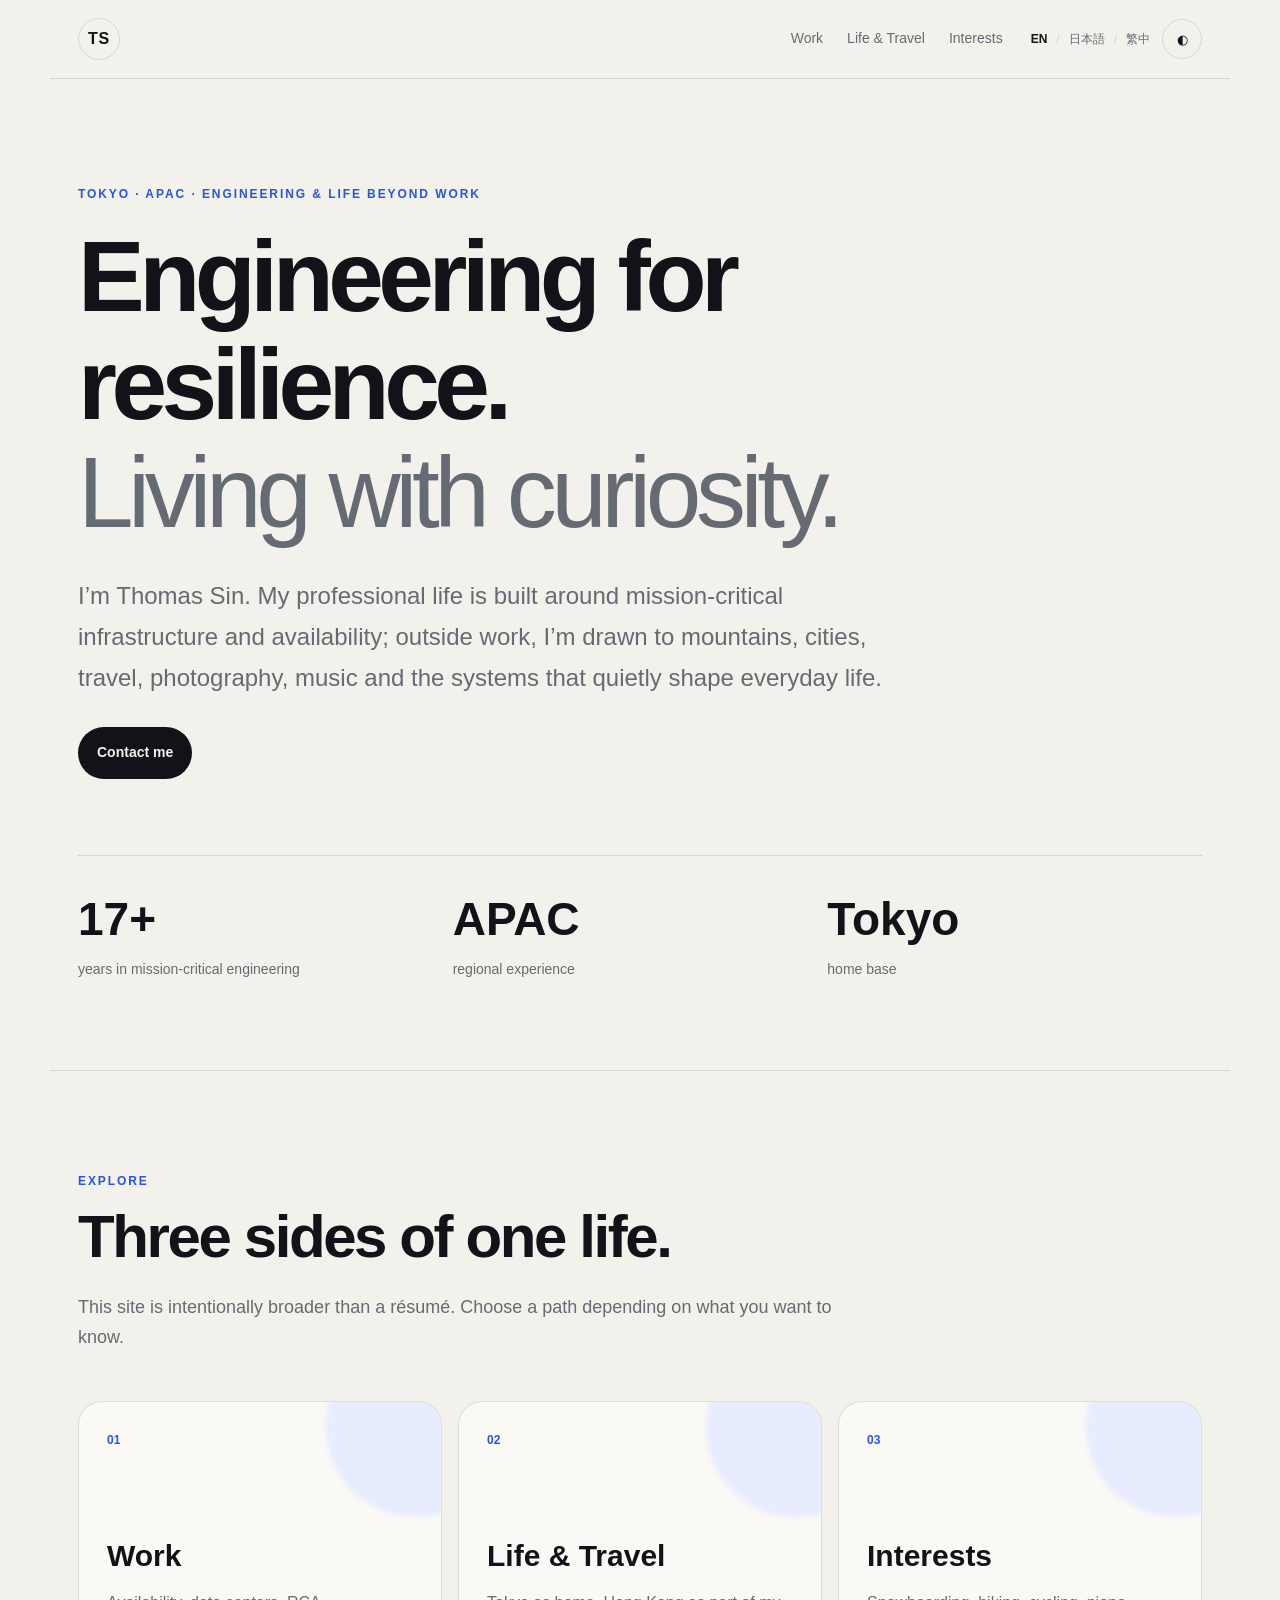
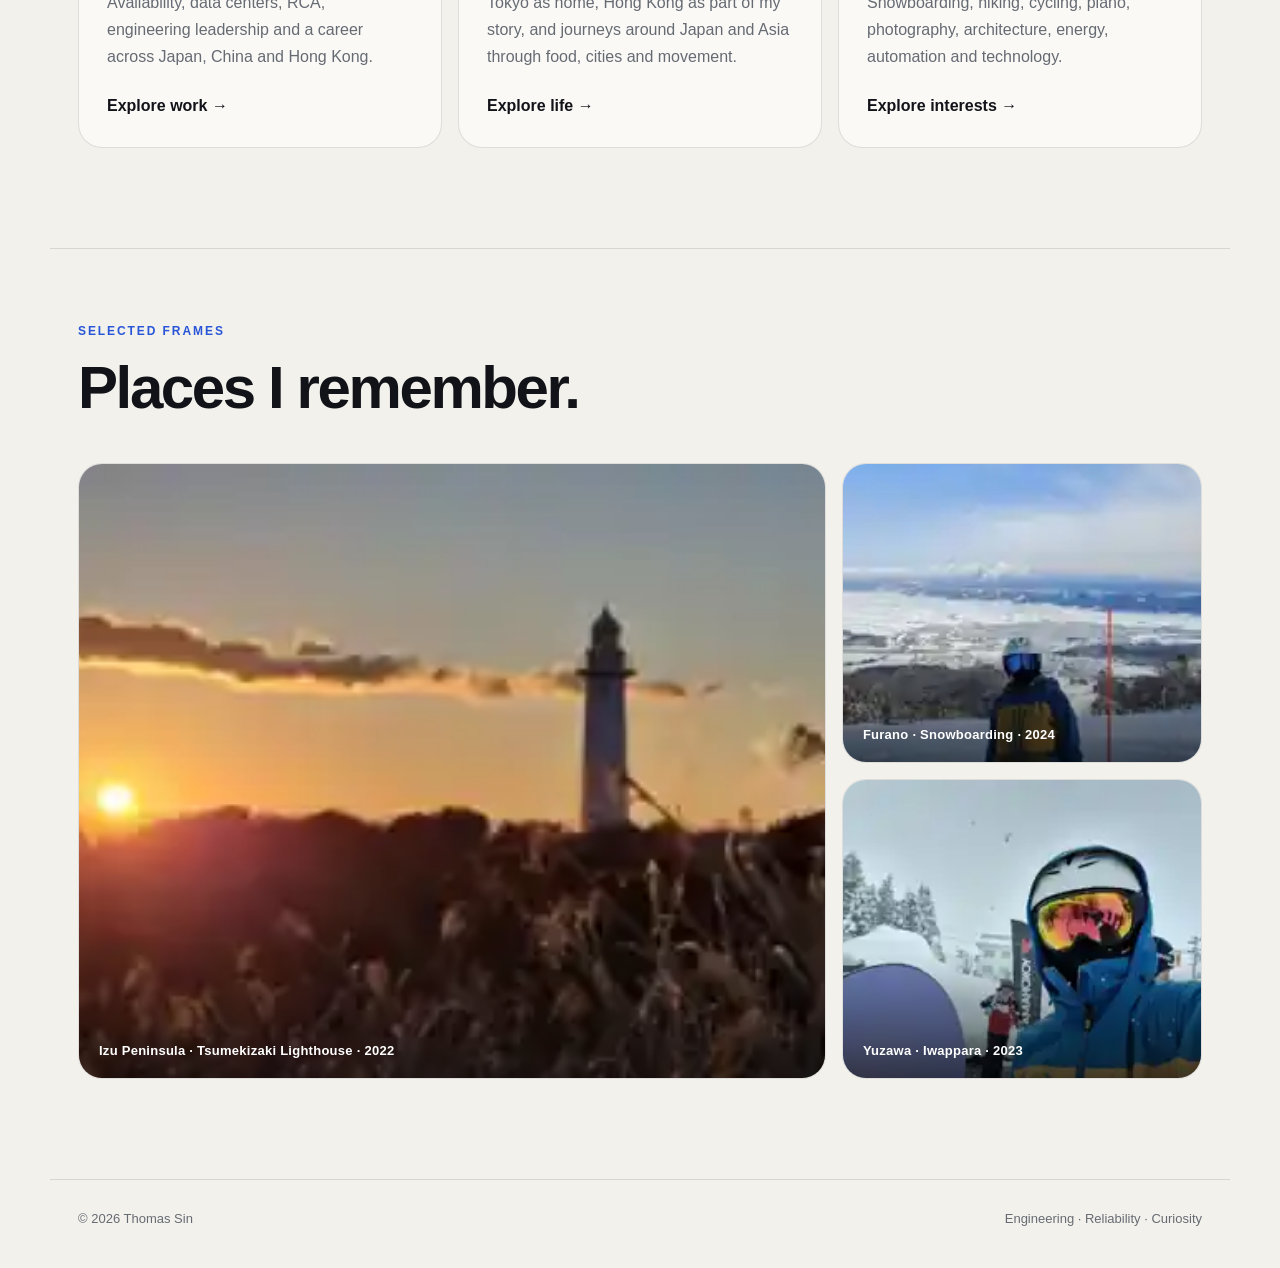
==== commit 8a9a599b: "Add email contact CTA to homepages" ====
--- a/index.html
+++ b/index.html
@@ -1,6 +1,6 @@
 <!doctype html><html lang="en"><head><meta charset="utf-8"><meta name="viewport" content="width=device-width,initial-scale=1"><meta name="description" content="Thomas Sin — infrastructure, availability, travel and interests."><title>Thomas Sin | Engineering, Life & Curiosity</title><link rel="stylesheet" href="styles.css"></head><body>
 <header><a class="brand" href="./">TS</a><nav><a href="work.html">Work</a><a href="life.html">Life & Travel</a><a href="interests.html">Interests</a></nav><div class="header-actions"><div class="languages"><a class="active" href="./">EN</a><a href="ja/">日本語</a><a href="zh/">繁中</a></div><button id="theme">◐</button></div></header>
-<main><section class="hero"><p class="kicker">Tokyo · APAC · Engineering & life beyond work</p><h1>Engineering for resilience.<br><span>Living with curiosity.</span></h1><p class="lead">I’m Thomas Sin. My professional life is built around mission-critical infrastructure and availability; outside work, I’m drawn to mountains, cities, travel, photography, music and the systems that quietly shape everyday life.</p><div class="metrics"><div><strong>17+</strong><span>years in mission-critical engineering</span></div><div><strong>APAC</strong><span>regional experience</span></div><div><strong>Tokyo</strong><span>home base</span></div></div></section>
+<main><section class="hero"><p class="kicker">Tokyo · APAC · Engineering & life beyond work</p><h1>Engineering for resilience.<br><span>Living with curiosity.</span></h1><p class="lead">I’m Thomas Sin. My professional life is built around mission-critical infrastructure and availability; outside work, I’m drawn to mountains, cities, travel, photography, music and the systems that quietly shape everyday life.</p><div class="actions contact-actions"><a class="btn primary" href="mailto:thomas.sin@gmail.com">Contact me</a></div><div class="metrics"><div><strong>17+</strong><span>years in mission-critical engineering</span></div><div><strong>APAC</strong><span>regional experience</span></div><div><strong>Tokyo</strong><span>home base</span></div></div></section>
 
 <section class="section"><p class="kicker">Explore</p><h2>Three sides of one life.</h2><p class="section-intro">This site is intentionally broader than a résumé. Choose a path depending on what you want to know.</p><div class="portal-grid">
 <a class="portal-card" href="work.html"><span class="num">01</span><h3>Work</h3><p>Availability, data centers, RCA, engineering leadership and a career across Japan, China and Hong Kong.</p><span class="arrow">Explore work →</span></a>
--- a/styles.css
+++ b/styles.css
@@ -57,3 +57,11 @@
 .travel-hero-copy h1{font-size:clamp(38px,5.2vw,68px);margin:0;max-width:760px;letter-spacing:-.045em}
 .travel-hero-copy p:last-child{max-width:650px;margin:18px 0 0;font-size:16px;line-height:1.65;color:rgba(255,255,255,.9)}
 @media(max-width:780px){.travel-hero{padding:18px 20px 0}.travel-hero-inner{min-height:500px;border-radius:22px}.travel-hero-inner>img{object-position:58% center}.travel-hero-copy{left:22px;right:22px;bottom:24px}.travel-hero-copy h1{font-size:38px}.travel-hero-copy p:last-child{font-size:14px;line-height:1.55}}
+
+.feature-photo.cycling{margin-top:28px}
+.feature-photo.cycling img{aspect-ratio:16/9;object-position:center 52%}
+.ride-story{max-width:820px;margin:14px 0 34px;color:var(--muted);font-size:15px}
+.ride-story strong{color:var(--text)}
+@media(max-width:780px){.feature-photo.cycling img{aspect-ratio:4/3}}
+
+.contact-actions{margin-top:28px;margin-bottom:0}.contact-actions .btn{display:inline-flex;align-items:center;gap:8px}
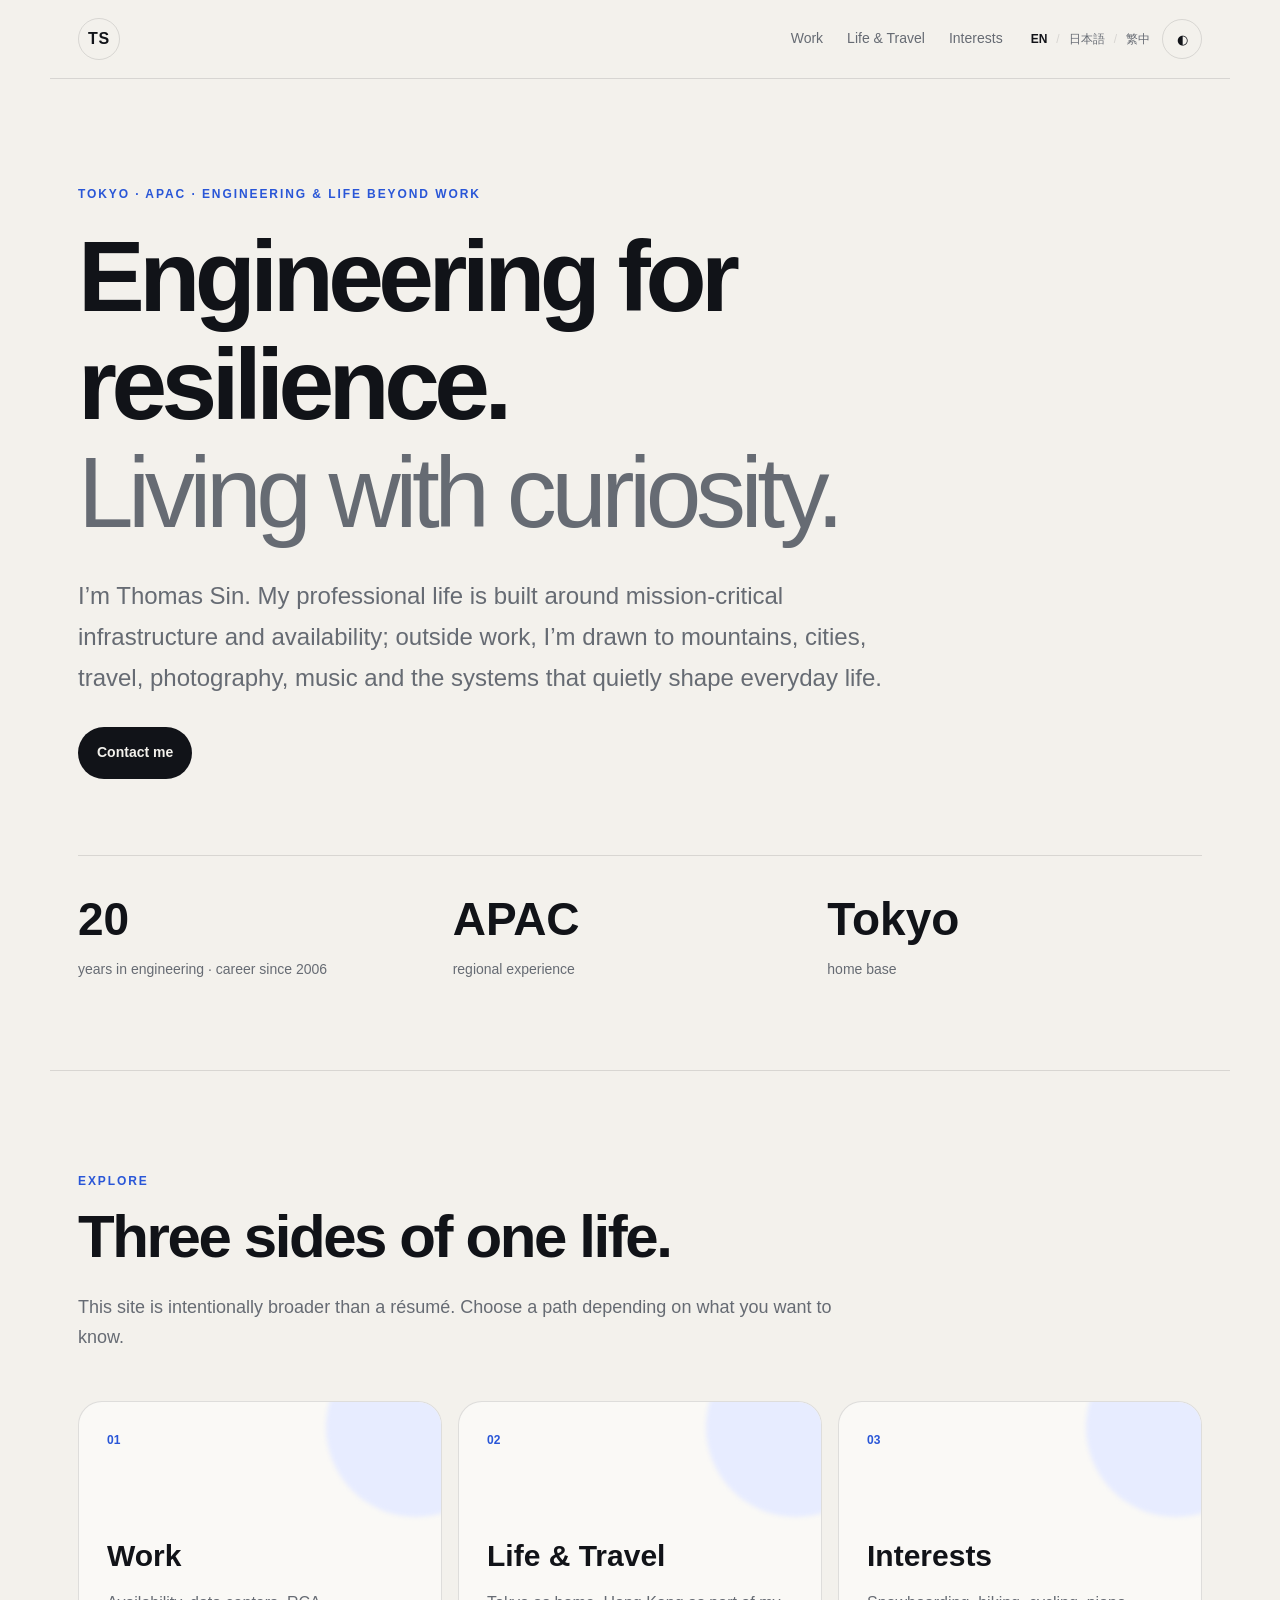
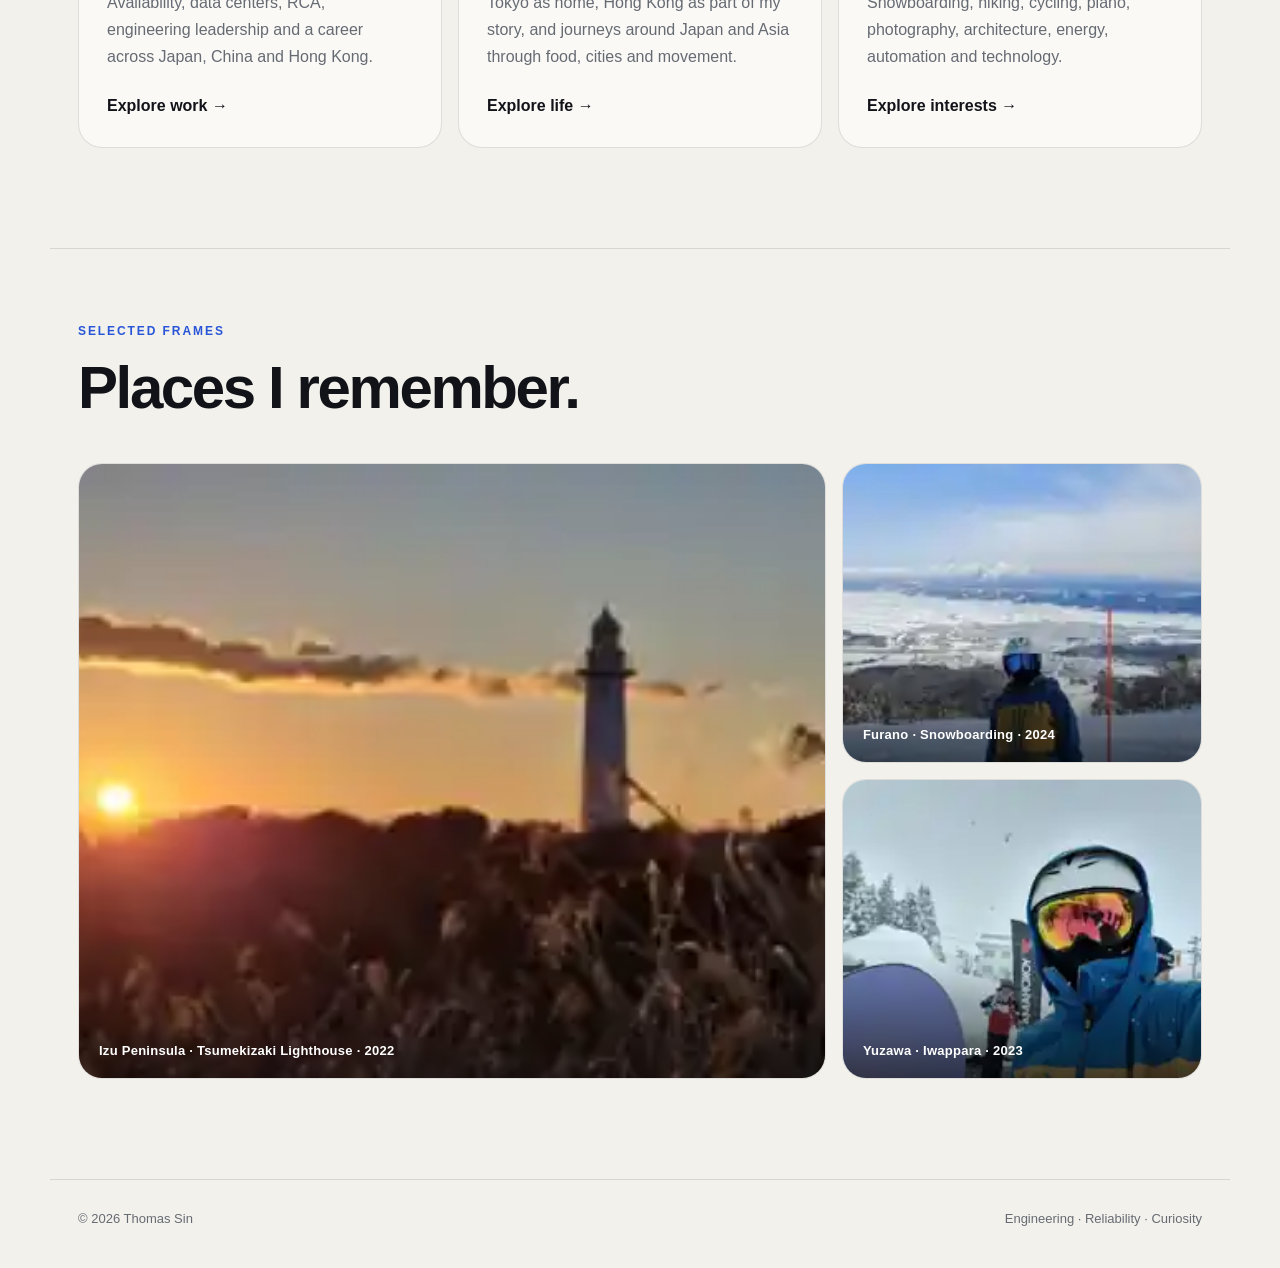
==== commit 21f4794d: "Clarify 20-year career and 17+ years mission-critical experience" ====
--- a/index.html
+++ b/index.html
@@ -1,6 +1,6 @@
 <!doctype html><html lang="en"><head><meta charset="utf-8"><meta name="viewport" content="width=device-width,initial-scale=1"><meta name="description" content="Thomas Sin — infrastructure, availability, travel and interests."><title>Thomas Sin | Engineering, Life & Curiosity</title><link rel="stylesheet" href="styles.css"></head><body>
 <header><a class="brand" href="./">TS</a><nav><a href="work.html">Work</a><a href="life.html">Life & Travel</a><a href="interests.html">Interests</a></nav><div class="header-actions"><div class="languages"><a class="active" href="./">EN</a><a href="ja/">日本語</a><a href="zh/">繁中</a></div><button id="theme">◐</button></div></header>
-<main><section class="hero"><p class="kicker">Tokyo · APAC · Engineering & life beyond work</p><h1>Engineering for resilience.<br><span>Living with curiosity.</span></h1><p class="lead">I’m Thomas Sin. My professional life is built around mission-critical infrastructure and availability; outside work, I’m drawn to mountains, cities, travel, photography, music and the systems that quietly shape everyday life.</p><div class="actions contact-actions"><a class="btn primary" href="mailto:thomas.sin@gmail.com">Contact me</a></div><div class="metrics"><div><strong>17+</strong><span>years in mission-critical engineering</span></div><div><strong>APAC</strong><span>regional experience</span></div><div><strong>Tokyo</strong><span>home base</span></div></div></section>
+<main><section class="hero"><p class="kicker">Tokyo · APAC · Engineering & life beyond work</p><h1>Engineering for resilience.<br><span>Living with curiosity.</span></h1><p class="lead">I’m Thomas Sin. My professional life is built around mission-critical infrastructure and availability; outside work, I’m drawn to mountains, cities, travel, photography, music and the systems that quietly shape everyday life.</p><div class="actions contact-actions"><a class="btn primary" href="mailto:thomas.sin@gmail.com">Contact me</a></div><div class="metrics"><div><strong>20</strong><span>years in engineering · career since 2006</span></div><div><strong>APAC</strong><span>regional experience</span></div><div><strong>Tokyo</strong><span>home base</span></div></div></section>
 
 <section class="section"><p class="kicker">Explore</p><h2>Three sides of one life.</h2><p class="section-intro">This site is intentionally broader than a résumé. Choose a path depending on what you want to know.</p><div class="portal-grid">
 <a class="portal-card" href="work.html"><span class="num">01</span><h3>Work</h3><p>Availability, data centers, RCA, engineering leadership and a career across Japan, China and Hong Kong.</p><span class="arrow">Explore work →</span></a>
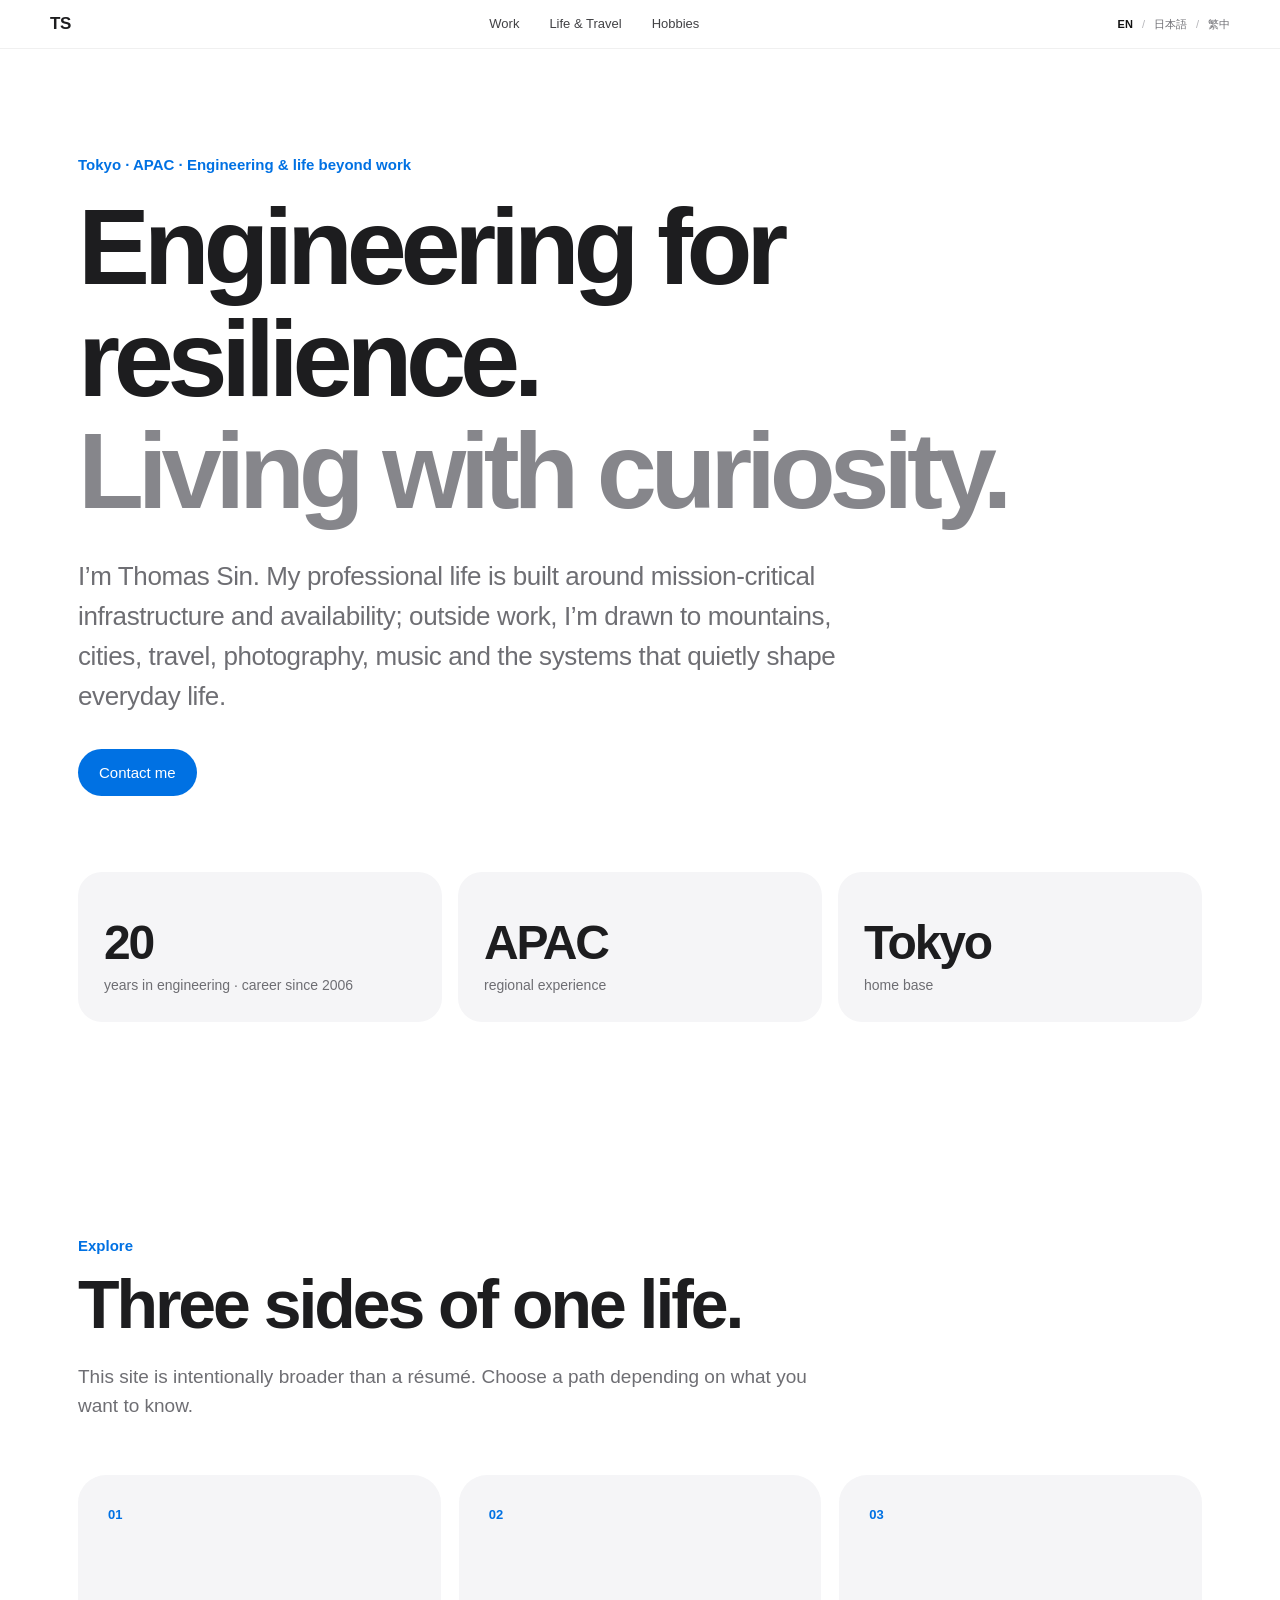
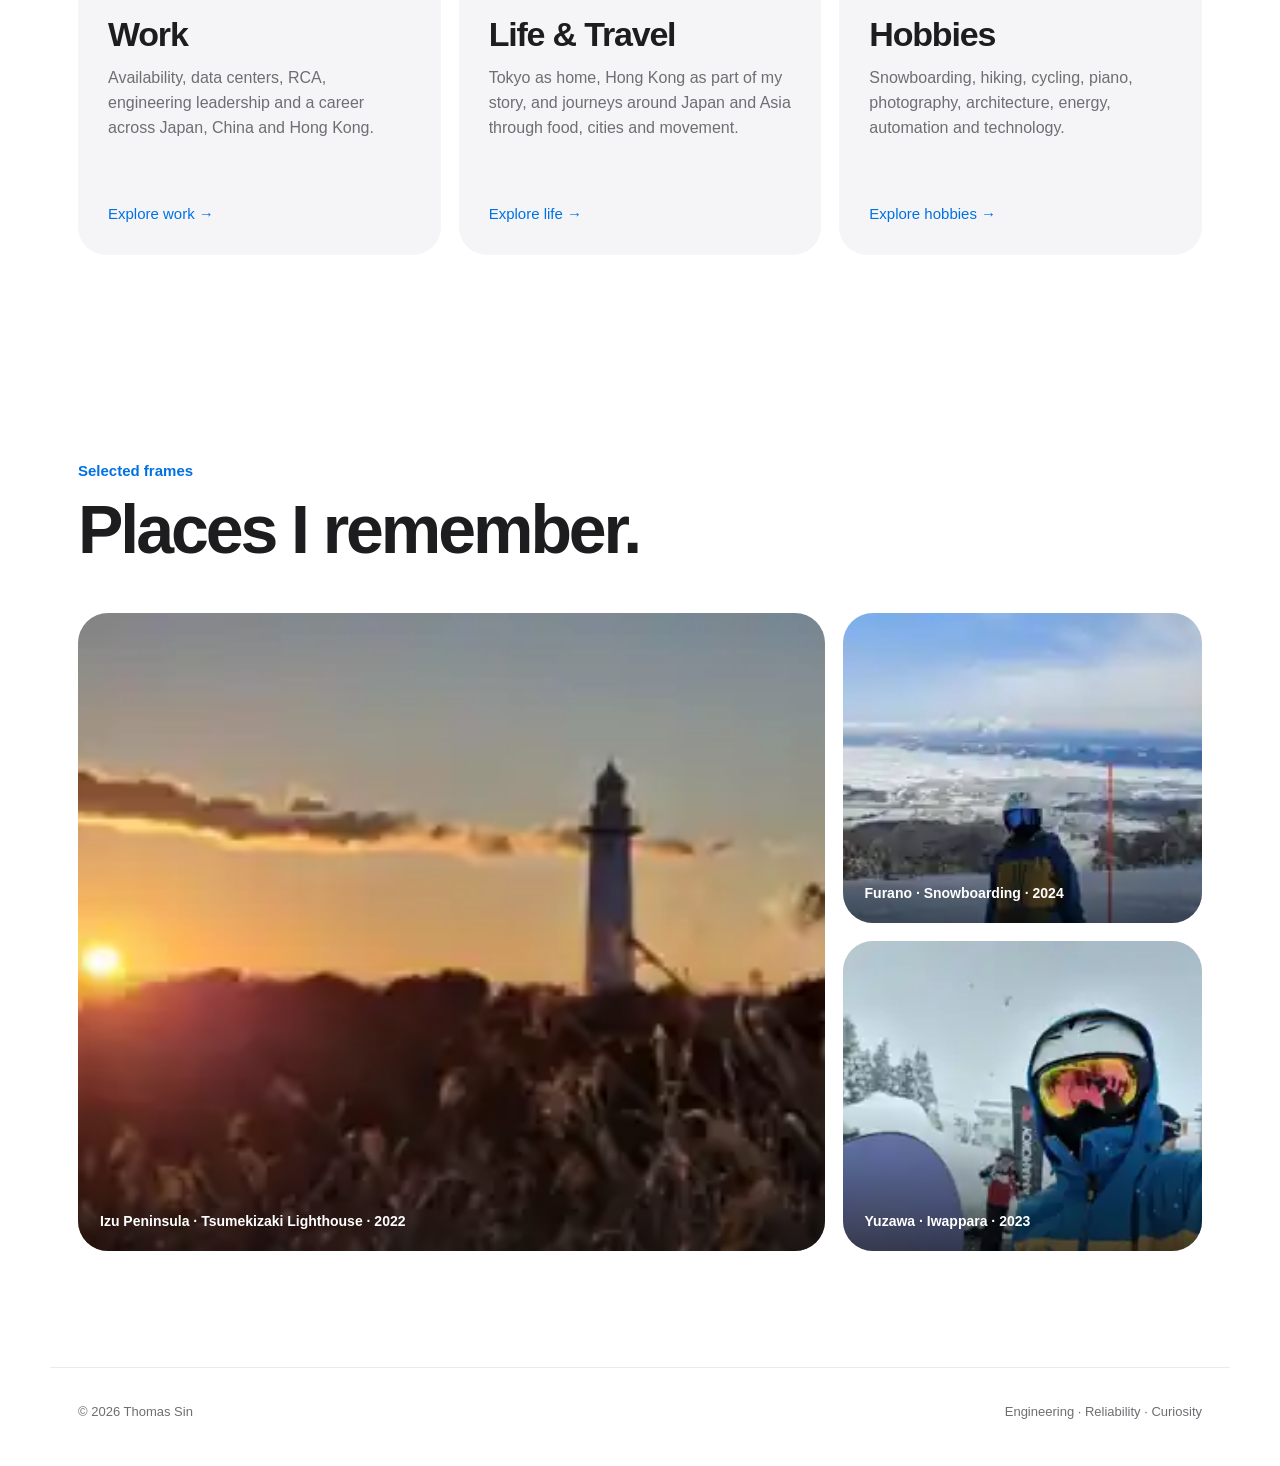
==== commit c7929a5c: "Add GALA Yuzawa hero and rename English Interests to Hobbies" ====
--- a/index.html
+++ b/index.html
@@ -1,9 +1,9 @@
 <!doctype html><html lang="en"><head><meta charset="utf-8"><meta name="viewport" content="width=device-width,initial-scale=1"><meta name="description" content="Thomas Sin — infrastructure, availability, travel and interests."><title>Thomas Sin | Engineering, Life & Curiosity</title><link rel="stylesheet" href="styles.css"></head><body>
-<header><a class="brand" href="./">TS</a><nav><a href="work.html">Work</a><a href="life.html">Life & Travel</a><a href="interests.html">Interests</a></nav><div class="header-actions"><div class="languages"><a class="active" href="./">EN</a><a href="ja/">日本語</a><a href="zh/">繁中</a></div><button id="theme">◐</button></div></header>
-<main><section class="hero"><p class="kicker">Tokyo · APAC · Engineering & life beyond work</p><h1>Engineering for resilience.<br><span>Living with curiosity.</span></h1><p class="lead">I’m Thomas Sin. My professional life is built around mission-critical infrastructure and availability; outside work, I’m drawn to mountains, cities, travel, photography, music and the systems that quietly shape everyday life.</p><div class="actions contact-actions"><a class="btn primary" href="mailto:thomas.sin@gmail.com">Contact me</a></div><div class="metrics"><div><strong>20</strong><span>years in engineering · career since 2006</span></div><div><strong>APAC</strong><span>regional experience</span></div><div><strong>Tokyo</strong><span>home base</span></div></div></section>
+<header><a class="brand" href="./">TS</a><nav><a href="work.html">Work</a><a href="life.html">Life & Travel</a><a href="interests.html">Hobbies</a></nav><div class="header-actions"><div class="languages"><a class="active" href="./">EN</a><a href="ja/">日本語</a><a href="zh/">繁中</a></div><button id="theme">◐</button></div></header>
+<main><section class="hero"><p class="kicker">Tokyo · APAC · Engineering & life beyond work</p><h1>Engineering for resilience.<br><span>Living with curiosity.</span></h1><p class="lead">I’m Thomas Sin. My professional life is built around mission-critical infrastructure and availability; outside work, I’m drawn to mountains, cities, travel, photography, music and the systems that quietly shape everyday life.</p><div class="actions contact-actions"><a class="btn primary" href="mailto:thomas.sin@gmail.com">Contact me</a></div><div class="metrics"><div><strong class="career-years" data-start-year="2006" data-max-years="35">20</strong><span>years in engineering · career since 2006</span></div><div><strong>APAC</strong><span>regional experience</span></div><div><strong>Tokyo</strong><span>home base</span></div></div></section>
 
 <section class="section"><p class="kicker">Explore</p><h2>Three sides of one life.</h2><p class="section-intro">This site is intentionally broader than a résumé. Choose a path depending on what you want to know.</p><div class="portal-grid">
 <a class="portal-card" href="work.html"><span class="num">01</span><h3>Work</h3><p>Availability, data centers, RCA, engineering leadership and a career across Japan, China and Hong Kong.</p><span class="arrow">Explore work →</span></a>
 <a class="portal-card" href="life.html"><span class="num">02</span><h3>Life & Travel</h3><p>Tokyo as home, Hong Kong as part of my story, and journeys around Japan and Asia through food, cities and movement.</p><span class="arrow">Explore life →</span></a>
-<a class="portal-card" href="interests.html"><span class="num">03</span><h3>Interests</h3><p>Snowboarding, hiking, cycling, piano, photography, architecture, energy, automation and technology.</p><span class="arrow">Explore interests →</span></a>
+<a class="portal-card" href="interests.html"><span class="num">03</span><h3>Hobbies</h3><p>Snowboarding, hiking, cycling, piano, photography, architecture, energy, automation and technology.</p><span class="arrow">Explore hobbies →</span></a>
 </div></section><section class="home-gallery section"><p class="kicker">Selected frames</p><h2>Places I remember.</h2><div class="frame-grid"><a class="frame frame-wide" href="life.html"><img src="assets/tsumekizaki-lighthouse-2022-02-21.webp?v=20260925-verified-2049" alt="Sunrise at Tsumekizaki Lighthouse, Izu Peninsula"><span>Izu Peninsula · Tsumekizaki Lighthouse · 2022</span></a><a class="frame" href="life.html"><img src="assets/furano-snowboard-2024-12-21.webp?v=20260925-verified-2049" alt="Snowboarding in Furano"><span>Furano · Snowboarding · 2024</span></a><a class="frame" href="life.html"><img src="assets/iwahara-2023-01-28.webp?v=20260925-verified-2049" alt="Iwappara ski resort in Yuzawa"><span>Yuzawa · Iwappara · 2023</span></a></div></section></main><footer><span>© <span id="year"></span> Thomas Sin</span><span>Engineering · Reliability · Curiosity</span></footer><script src="script.js"></script></body></html>
--- a/styles.css
+++ b/styles.css
@@ -1,67 +1,52 @@
-:root{--bg:#f3f1ec;--surface:#faf9f6;--text:#111318;--muted:#666b73;--line:rgba(17,19,24,.12);--accent:#2956d7;--accent-soft:#e7ecff;--max:1180px}
-:root[data-theme=dark]{--bg:#0b0d10;--surface:#111419;--text:#f3f4f6;--muted:#9aa1aa;--line:rgba(255,255,255,.11);--accent:#8ba9ff;--accent-soft:#18213a}
-*{box-sizing:border-box}html{scroll-behavior:smooth}body{margin:0;background:var(--bg);color:var(--text);font-family:Inter,"Noto Sans JP","Noto Sans TC",Arial,sans-serif;line-height:1.7;transition:background .2s,color .2s}a{color:inherit;text-decoration:none}img{max-width:100%;display:block}
-header{position:sticky;top:0;z-index:20;display:grid;grid-template-columns:auto 1fr auto;align-items:center;gap:28px;max-width:var(--max);margin:auto;padding:18px 28px;background:color-mix(in srgb,var(--bg) 88%,transparent);backdrop-filter:blur(16px);border-bottom:1px solid var(--line)}
-.brand{display:grid;place-items:center;width:42px;height:42px;border:1px solid var(--line);border-radius:50%;font-weight:800;letter-spacing:.05em}
-nav{justify-self:end;display:flex;gap:24px;font-size:14px;color:var(--muted)}nav a:hover,.languages a:hover{color:var(--text)}
-.header-actions{display:flex;align-items:center;gap:12px}.languages{display:flex;gap:9px;align-items:center;font-size:12px;color:var(--muted)}.languages a.active{color:var(--text);font-weight:700}.languages a+ a:before{content:"/";margin-right:9px;color:var(--line)}
-#theme{width:40px;height:40px;border-radius:50%;border:1px solid var(--line);background:transparent;color:var(--text);cursor:pointer}
+:root{
+  color-scheme:light;
+  --bg:#fff;--soft:#f5f5f7;--surface:#fff;--text:#1d1d1f;--muted:#6e6e73;
+  --line:rgba(0,0,0,.08);--blue:#0071e3;--blue-hover:#0077ed;--max:1180px;
+  --radius:28px;--shadow:0 14px 40px rgba(0,0,0,.06)
+}
+*{box-sizing:border-box}html{scroll-behavior:smooth;background:#fff}
+body{margin:0;background:var(--bg);color:var(--text);font-family:-apple-system,BlinkMacSystemFont,"SF Pro Display","SF Pro Text","Helvetica Neue",Arial,"Noto Sans JP","Noto Sans TC",sans-serif;line-height:1.55;-webkit-font-smoothing:antialiased;text-rendering:optimizeLegibility}
+a{color:inherit;text-decoration:none}img{display:block;max-width:100%}
+header{position:sticky;top:0;z-index:100;width:100%;max-width:none;margin:0;padding:11px max(22px,calc((100vw - var(--max))/2));display:grid;grid-template-columns:auto 1fr auto;align-items:center;gap:30px;background:rgba(255,255,255,.82);backdrop-filter:saturate(180%) blur(20px);-webkit-backdrop-filter:saturate(180%) blur(20px);border-bottom:1px solid rgba(0,0,0,.06)}
+.brand{display:inline-flex;align-items:center;justify-content:center;width:auto;height:auto;border:0;border-radius:0;font-size:17px;font-weight:700;letter-spacing:-.02em}
+nav{justify-self:center;display:flex;gap:30px;font-size:13px;color:#424245}
+nav a,.languages a{transition:opacity .2s ease,color .2s ease}nav a:hover,.languages a:hover{color:#000}
+.header-actions{display:flex;align-items:center;gap:14px}.languages{display:flex;align-items:center;gap:9px;font-size:11px;color:var(--muted)}.languages a.active{color:#111;font-weight:650}.languages a+a:before{content:"/";margin-right:9px;color:#b6b6ba}
+#theme{display:none!important}
 main{overflow:hidden}.hero,.section,.page-hero,.page-section,footer{max-width:var(--max);margin:auto;padding-left:28px;padding-right:28px}
-.hero{padding-top:105px;padding-bottom:88px}.page-hero{padding-top:90px;padding-bottom:68px}
-.kicker{margin:0;text-transform:uppercase;letter-spacing:.16em;font-size:12px;font-weight:800;color:var(--accent)}
-h1,h2,h3,h4{margin:0;line-height:1.08}h1{font-size:clamp(52px,8vw,100px);letter-spacing:-.055em;max-width:1060px;margin-top:18px}h1 span{color:var(--muted);font-weight:500}
-.page-hero h1{font-size:clamp(48px,7vw,86px)}.lead{font-size:clamp(18px,2vw,24px);max-width:820px;color:var(--muted);margin-top:30px}.page-lead{font-size:clamp(18px,1.8vw,22px);max-width:850px;color:var(--muted);margin-top:26px}
-.actions{display:flex;gap:12px;flex-wrap:wrap;margin-top:32px}.btn{padding:13px 18px;border:1px solid var(--line);border-radius:999px;background:var(--surface);font-size:14px;font-weight:650}.btn.primary{background:var(--text);color:var(--bg)}
-.metrics{display:grid;grid-template-columns:repeat(3,1fr);margin-top:76px;border-top:1px solid var(--line)}.metrics div{padding:24px 18px 0 0;display:flex;flex-direction:column}.metrics strong{font-size:clamp(31px,4vw,46px)}.metrics span{color:var(--muted);font-size:14px}
-.section,.page-section{padding-top:100px;padding-bottom:100px;border-top:1px solid var(--line)}.section h2,.page-section h2{font-size:clamp(34px,5vw,60px);letter-spacing:-.04em;margin-top:14px}.section-intro{max-width:760px;color:var(--muted);font-size:18px;margin-top:22px}
-.split{display:grid;grid-template-columns:.9fr 1.1fr;gap:70px}.copy{font-size:19px;color:var(--muted)}.copy p:first-child{margin-top:0}
-.portal-grid{display:grid;grid-template-columns:repeat(3,1fr);gap:16px;margin-top:48px}.portal-card{position:relative;display:flex;flex-direction:column;min-height:340px;padding:28px;border:1px solid var(--line);background:var(--surface);border-radius:24px;overflow:hidden}.portal-card:before{content:"";position:absolute;width:180px;height:180px;border-radius:50%;background:var(--accent-soft);right:-65px;top:-65px;filter:blur(2px)}.portal-card .num{position:relative;color:var(--accent);font-size:12px;font-weight:800}.portal-card h3{position:relative;font-size:30px;margin-top:90px}.portal-card p{position:relative;color:var(--muted);margin-bottom:22px}.portal-card .arrow{position:relative;margin-top:auto;font-weight:700}
-.timeline{margin-top:50px;border-top:1px solid var(--line)}.timeline article{display:grid;grid-template-columns:220px 1fr 1.1fr;gap:28px;padding:28px 0;border-bottom:1px solid var(--line)}.timeline h3{font-size:22px}.timeline p{margin:0;color:var(--muted)}.meta{display:flex;flex-direction:column;color:var(--muted);font-size:13px}
-.cards{display:grid;grid-template-columns:repeat(2,1fr);gap:16px;margin-top:48px}.cards article{padding:30px;border:1px solid var(--line);background:var(--surface);border-radius:22px;min-height:240px}.cards article>span{color:var(--accent);font-size:13px;font-weight:800}.cards h3{font-size:27px;margin-top:40px}.cards p{color:var(--muted)}
-.detail-grid{display:grid;grid-template-columns:repeat(2,1fr);gap:18px;margin-top:44px}.detail-card{padding:28px;border-top:1px solid var(--line)}.detail-card h3{font-size:25px;margin-bottom:12px}.detail-card p,.detail-card li{color:var(--muted)}.detail-card ul{padding-left:18px;margin-bottom:0}
-.skill-cloud{display:flex;flex-wrap:wrap;gap:10px;margin-top:34px}.skill-cloud span{padding:9px 13px;border:1px solid var(--line);border-radius:999px;background:var(--surface);font-size:13px}
-.story-list{margin-top:44px;border-top:1px solid var(--line)}.story{display:grid;grid-template-columns:190px 1fr;gap:34px;padding:30px 0;border-bottom:1px solid var(--line)}.story .story-meta{font-size:13px;color:var(--muted)}.story h3{font-size:28px}.story p{color:var(--muted);max-width:740px}
-.quote{margin:42px 0 0;padding:28px 0;border-top:1px solid var(--line);border-bottom:1px solid var(--line);font-size:clamp(25px,3vw,40px);line-height:1.25;letter-spacing:-.02em}
-.photo-grid{display:grid;grid-template-columns:1.25fr .75fr;gap:16px;margin-top:46px}.photo-slot{min-height:320px;border:1px solid var(--line);border-radius:24px;background:linear-gradient(145deg,var(--surface),var(--accent-soft));padding:26px;display:flex;align-items:flex-end}.photo-slot.tall{min-height:520px}.photo-slot span{font-size:13px;color:var(--muted)}
-.interest-row{display:grid;grid-template-columns:180px 1fr 1fr;gap:30px;padding:30px 0;border-top:1px solid var(--line)}.interest-row:last-child{border-bottom:1px solid var(--line)}.interest-row .index{font-size:13px;color:var(--accent);font-weight:800}.interest-row h3{font-size:28px}.interest-row p{margin:0;color:var(--muted)}
-.note{margin-top:32px;padding:20px 22px;border-left:3px solid var(--accent);background:var(--surface);color:var(--muted)}
-.breadcrumbs{font-size:13px;color:var(--muted);margin-bottom:18px}.breadcrumbs a:hover{color:var(--text)}
-footer{display:flex;justify-content:space-between;gap:20px;padding-top:28px;padding-bottom:38px;border-top:1px solid var(--line);font-size:13px;color:var(--muted)}
-@media(max-width:900px){.portal-grid{grid-template-columns:1fr}.portal-card{min-height:260px}.portal-card h3{margin-top:55px}.timeline article{grid-template-columns:1fr;gap:10px}.detail-grid{grid-template-columns:1fr}.interest-row{grid-template-columns:1fr;gap:10px}.story{grid-template-columns:1fr;gap:8px}}
-@media(max-width:780px){header{padding:14px 18px;grid-template-columns:auto 1fr}.header-actions{justify-self:end}.languages{font-size:11px}nav{display:none}#theme{display:none}.hero,.section,.page-hero,.page-section,footer{padding-left:20px;padding-right:20px}.hero{padding-top:72px}.page-hero{padding-top:64px}.metrics{grid-template-columns:1fr}.metrics div{padding:18px 0;border-bottom:1px solid var(--line)}.split{grid-template-columns:1fr;gap:28px}.cards{grid-template-columns:1fr}.photo-grid{grid-template-columns:1fr}.photo-slot,.photo-slot.tall{min-height:280px}footer{flex-direction:column}}
-.feature-photo{margin:34px 0 0}
-.feature-photo img{width:100%;border-radius:24px;border:1px solid var(--line);background:var(--surface);object-fit:cover}
-.feature-photo figcaption{margin-top:10px;font-size:13px;color:var(--muted)}
-.feature-photo.landscape img{aspect-ratio:16/9;object-position:center 62%}
-.feature-photo.snowboard img{aspect-ratio:16/8.5;object-position:center 48%}
-.feature-photo.portrait{max-width:620px}.feature-photo.portrait img{aspect-ratio:4/5;object-position:center 52%}
-@media(max-width:780px){.feature-photo{margin-top:24px}.feature-photo.landscape img,.feature-photo.snowboard img{aspect-ratio:4/3}.feature-photo.portrait{max-width:none}.feature-photo.portrait img{aspect-ratio:4/5}}
+.hero{min-height:650px;display:flex;flex-direction:column;justify-content:center;padding-top:104px;padding-bottom:96px}.page-hero{padding-top:112px;padding-bottom:90px}
+.kicker,.soul-kicker{margin:0;text-transform:none;letter-spacing:0;font-size:15px;font-weight:650;color:var(--blue)}
+h1,h2,h3,h4{margin:0;line-height:1.04}
+h1{font-size:clamp(58px,8.7vw,108px);max-width:1080px;margin-top:14px;letter-spacing:-.058em;font-weight:700}
+h1 span{color:#86868b;font-weight:700}.page-hero h1{font-size:clamp(54px,7vw,88px)}
+.lead,.page-lead{color:var(--muted);letter-spacing:-.015em}.lead{max-width:780px;margin:28px 0 0;font-size:clamp(20px,2.1vw,26px)}.page-lead{max-width:880px;margin:28px 0 0;font-size:clamp(20px,1.9vw,24px)}
+.actions{display:flex;gap:12px;flex-wrap:wrap;margin-top:32px}.btn{display:inline-flex;align-items:center;justify-content:center;padding:12px 21px;border:0;border-radius:999px;background:#e8e8ed;font-size:15px;font-weight:500;transition:transform .2s ease,background .2s ease}.btn:hover{transform:translateY(-1px);background:#dedee3}.btn.primary{background:var(--blue);color:#fff}.btn.primary:hover{background:var(--blue-hover)}.contact-actions{margin-top:32px}
+.metrics{display:grid;grid-template-columns:repeat(3,1fr);gap:16px;margin-top:76px;border:0}.metrics div{min-height:150px;padding:25px 26px;border-radius:24px;background:var(--soft);display:flex;flex-direction:column;justify-content:flex-end}.metrics strong{font-size:clamp(34px,4vw,48px);letter-spacing:-.045em;line-height:1}.metrics span{margin-top:8px;color:var(--muted);font-size:14px}
+.section,.page-section{padding-top:116px;padding-bottom:116px;border:0}.section h2,.page-section h2{margin-top:12px;font-size:clamp(40px,5.6vw,68px);letter-spacing:-.045em}.section-intro{max-width:760px;margin-top:22px;color:var(--muted);font-size:19px}
+.portal-grid{display:grid;grid-template-columns:repeat(3,1fr);gap:18px;margin-top:54px}.portal-card{position:relative;min-height:380px;padding:30px;display:flex;flex-direction:column;overflow:hidden;border:0;border-radius:var(--radius);background:var(--soft);transition:transform .3s cubic-bezier(.2,.8,.2,1),box-shadow .3s ease}.portal-card:hover{transform:translateY(-4px);box-shadow:var(--shadow)}.portal-card:before{display:none}.portal-card .num{color:var(--blue);font-size:13px;font-weight:650}.portal-card h3{margin-top:92px;font-size:34px;letter-spacing:-.035em}.portal-card p{margin:14px 0 24px;color:var(--muted);font-size:16px}.portal-card .arrow{margin-top:auto;color:var(--blue);font-size:15px;font-weight:500}
+.split{display:grid;grid-template-columns:.9fr 1.1fr;gap:80px}.copy{color:var(--muted);font-size:20px}.copy p:first-child{margin-top:0}
+.timeline{margin-top:56px;border-top:1px solid var(--line)}.timeline article{display:grid;grid-template-columns:210px 1fr 1.2fr;gap:30px;padding:34px 0;border-bottom:1px solid var(--line)}.timeline h3{font-size:24px;letter-spacing:-.02em}.timeline p{margin:0;color:var(--muted)}.meta{display:flex;flex-direction:column;color:var(--muted);font-size:13px}
+.cards,.detail-grid{display:grid;grid-template-columns:repeat(2,1fr);gap:18px;margin-top:50px}.cards article,.detail-card{min-height:250px;padding:32px;border:0;border-radius:24px;background:var(--soft)}.cards article>span{color:var(--blue);font-size:13px;font-weight:650}.cards h3,.detail-card h3{margin-top:42px;font-size:29px;letter-spacing:-.03em}.detail-card h3{margin-top:0;margin-bottom:14px}.cards p,.detail-card p,.detail-card li{color:var(--muted)}.detail-card ul{padding-left:18px;margin-bottom:0}
+.skill-cloud{display:flex;flex-wrap:wrap;gap:10px;margin-top:38px}.skill-cloud span{padding:10px 14px;border:0;border-radius:999px;background:var(--soft);font-size:13px;color:#424245}
+.story-list{margin-top:50px;border-top:1px solid var(--line)}.story{display:grid;grid-template-columns:190px 1fr;gap:36px;padding:34px 0;border-bottom:1px solid var(--line)}.story .story-meta{font-size:13px;color:var(--muted)}.story h3{font-size:30px;letter-spacing:-.03em}.story p{max-width:760px;color:var(--muted)}
+.quote{margin:48px 0 0;padding:42px;border:0;border-radius:28px;background:var(--soft);font-size:clamp(28px,3.4vw,44px);line-height:1.16;letter-spacing:-.03em;font-weight:600}
+.photo-grid{display:grid;grid-template-columns:1.25fr .75fr;gap:18px;margin-top:50px}.photo-slot{min-height:320px;padding:28px;border:0;border-radius:28px;background:var(--soft);display:flex;align-items:flex-end}.photo-slot.tall{min-height:520px}.photo-slot span{font-size:13px;color:var(--muted)}
+.interest-row{display:grid;grid-template-columns:170px 1fr 1fr;gap:32px;padding:36px 0;border-top:1px solid var(--line)}.interest-row:last-child{border-bottom:1px solid var(--line)}.interest-row .index{font-size:13px;color:var(--blue);font-weight:650}.interest-row h3{font-size:30px;letter-spacing:-.03em}.interest-row p{margin:0;color:var(--muted)}
+.note{margin-top:36px;padding:22px 24px;border:0;border-radius:18px;background:var(--soft);color:var(--muted)}.breadcrumbs{margin-bottom:20px;font-size:13px;color:var(--muted)}.breadcrumbs a:hover{color:#000}
+.feature-photo{margin:36px 0 0}.feature-photo img{width:100%;object-fit:cover;border:0;border-radius:28px;background:var(--soft);box-shadow:0 1px 0 rgba(0,0,0,.02)}.feature-photo figcaption{margin-top:11px;font-size:13px;color:var(--muted)}.feature-photo.landscape img{aspect-ratio:16/9;object-position:center 62%}.feature-photo.snowboard img{aspect-ratio:16/8.5;object-position:center 48%}.feature-photo.portrait{max-width:620px}.feature-photo.portrait img{aspect-ratio:4/5;object-position:center 52%}.feature-photo.cycling{margin-top:30px}.feature-photo.cycling img{aspect-ratio:16/9;object-position:center 52%}.ride-story{max-width:820px;margin:14px 0 40px;color:var(--muted);font-size:16px}.ride-story strong{color:var(--text)}
+.home-gallery{padding-top:88px}.frame-grid{display:grid;grid-template-columns:1.35fr .65fr;grid-template-rows:repeat(2,minmax(230px,310px));gap:18px;margin-top:48px}.frame{position:relative;overflow:hidden;border-radius:30px;background:var(--soft)}.frame-wide{grid-row:1/3}.frame img{width:100%;height:100%;object-fit:cover;transition:transform .55s cubic-bezier(.2,.8,.2,1)}.frame:hover img{transform:scale(1.025)}.frame:after{content:"";position:absolute;inset:auto 0 0;height:45%;background:linear-gradient(transparent,rgba(0,0,0,.58))}.frame span{position:absolute;left:22px;right:22px;bottom:18px;z-index:2;color:#fff;font-size:14px;font-weight:550}.frame-wide img{object-position:center}.frame:not(.frame-wide) img{object-position:center 45%}
+.travel-hero{max-width:1360px;margin:28px auto 0;padding:0 22px}.travel-hero-inner{position:relative;min-height:680px;overflow:hidden;border-radius:34px;background:#dfe8ef}.travel-hero-inner>img{position:absolute;inset:0;width:100%;height:100%;object-fit:cover;object-position:center 52%}.travel-hero-inner:after{content:"";position:absolute;inset:0;background:linear-gradient(0deg,rgba(0,0,0,.62) 0%,rgba(0,0,0,.12) 52%,rgba(0,0,0,0) 75%)}.travel-hero-copy{position:absolute;z-index:2;left:clamp(28px,5vw,72px);right:clamp(28px,5vw,72px);bottom:clamp(30px,5vw,64px);max-width:790px;color:#fff}.travel-hero-copy .soul-kicker{color:rgba(255,255,255,.8)}.travel-hero-copy h1{max-width:790px;margin-top:10px;font-size:clamp(44px,5.8vw,76px);letter-spacing:-.05em}.travel-hero-copy p:last-child{max-width:650px;margin:18px 0 0;color:rgba(255,255,255,.88);font-size:17px;line-height:1.55}.soul-banner{display:none}
+footer{padding-top:34px;padding-bottom:44px;display:flex;justify-content:space-between;gap:20px;border-top:1px solid var(--line);color:var(--muted);font-size:13px}
+@media(max-width:900px){.portal-grid{grid-template-columns:1fr}.portal-card{min-height:280px}.portal-card h3{margin-top:54px}.timeline article{grid-template-columns:1fr;gap:10px}.detail-grid,.cards{grid-template-columns:1fr}.interest-row{grid-template-columns:1fr;gap:10px}.story{grid-template-columns:1fr;gap:8px}}
+@media(max-width:780px){header{grid-template-columns:auto 1fr;padding:11px 18px}nav{display:none}.header-actions{justify-self:end}.languages{font-size:10.5px}.hero,.section,.page-hero,.page-section,footer{padding-left:20px;padding-right:20px}.hero{min-height:auto;padding-top:86px;padding-bottom:72px}.page-hero{padding-top:72px;padding-bottom:62px}h1{font-size:clamp(48px,13vw,68px)}.lead,.page-lead{font-size:19px}.metrics{grid-template-columns:1fr;margin-top:48px}.metrics div{min-height:120px}.section,.page-section{padding-top:82px;padding-bottom:82px}.split{grid-template-columns:1fr;gap:30px}.photo-grid{grid-template-columns:1fr}.photo-slot,.photo-slot.tall{min-height:280px}.feature-photo.landscape img,.feature-photo.snowboard img,.feature-photo.cycling img{aspect-ratio:4/3}.feature-photo.portrait{max-width:none}.frame-grid{grid-template-columns:1fr;grid-template-rows:auto}.frame,.frame-wide{grid-row:auto;min-height:270px}.frame-wide{min-height:380px}.travel-hero{margin-top:14px;padding:0 12px}.travel-hero-inner{min-height:540px;border-radius:26px}.travel-hero-inner>img{object-position:58% center}.travel-hero-copy{left:24px;right:24px;bottom:28px}.travel-hero-copy h1{font-size:40px}.travel-hero-copy p:last-child{font-size:15px}footer{flex-direction:column}}
+@media(prefers-reduced-motion:reduce){*{scroll-behavior:auto!important;transition:none!important}}
 
-.home-gallery{padding-top:72px}.frame-grid{display:grid;grid-template-columns:1.35fr .65fr;grid-template-rows:repeat(2,minmax(220px,300px));gap:16px;margin-top:42px}.frame{position:relative;overflow:hidden;border-radius:24px;border:1px solid var(--line);background:var(--surface)}.frame-wide{grid-row:1/3}.frame img{width:100%;height:100%;object-fit:cover;transition:transform .45s ease}.frame:hover img{transform:scale(1.025)}.frame:after{content:"";position:absolute;inset:auto 0 0;height:42%;background:linear-gradient(transparent,rgba(0,0,0,.62));pointer-events:none}.frame span{position:absolute;left:20px;right:20px;bottom:16px;z-index:2;color:#fff;font-size:13px;font-weight:650;letter-spacing:.02em}.frame-wide img{object-position:center}.frame:not(.frame-wide) img{object-position:center 45%}@media(max-width:780px){.frame-grid{grid-template-columns:1fr;grid-template-rows:auto}.frame,.frame-wide{grid-row:auto;min-height:260px}.frame-wide{min-height:360px}}
-
-.soul-banner{max-width:var(--max);margin:auto;padding:0 28px 100px}
-.soul-banner-inner{position:relative;min-height:560px;overflow:hidden;border-radius:28px;border:1px solid var(--line);background:#172033}
-.soul-banner-inner>img{position:absolute;inset:0;width:100%;height:100%;object-fit:cover;object-position:center 52%}
-.soul-banner-inner:after{content:"";position:absolute;inset:0;background:linear-gradient(90deg,rgba(5,10,18,.72) 0%,rgba(5,10,18,.32) 46%,rgba(5,10,18,.04) 72%),linear-gradient(0deg,rgba(5,10,18,.45),transparent 55%)}
-.soul-copy{position:absolute;z-index:2;left:clamp(24px,5vw,62px);bottom:clamp(26px,6vw,62px);max-width:610px;color:#fff;text-shadow:0 1px 14px rgba(0,0,0,.25)}
-.soul-kicker{margin:0 0 13px;text-transform:uppercase;letter-spacing:.15em;font-size:11px;font-weight:800;color:rgba(255,255,255,.78)}
-.soul-copy h2{font-size:clamp(34px,5vw,58px);letter-spacing:-.045em;line-height:1.02}
-.soul-copy p:last-child{max-width:570px;margin:18px 0 0;font-size:16px;line-height:1.65;color:rgba(255,255,255,.88)}
-@media(max-width:780px){.soul-banner{padding:0 20px 72px}.soul-banner-inner{min-height:470px;border-radius:22px}.soul-banner-inner>img{object-position:61% center}.soul-banner-inner:after{background:linear-gradient(0deg,rgba(5,10,18,.76) 0%,rgba(5,10,18,.28) 56%,rgba(5,10,18,.02) 82%)}.soul-copy{left:22px;right:22px;bottom:24px}.soul-copy h2{font-size:36px}.soul-copy p:last-child{font-size:14px;line-height:1.55}}
-
-.travel-hero{max-width:var(--max);margin:0 auto;padding:34px 28px 0}
-.travel-hero-inner{position:relative;min-height:620px;overflow:hidden;border-radius:28px;border:1px solid var(--line);background:#172033}
-.travel-hero-inner>img{position:absolute;inset:0;width:100%;height:100%;object-fit:cover;object-position:center 52%}
-.travel-hero-inner:after{content:"";position:absolute;inset:0;background:linear-gradient(0deg,rgba(5,10,18,.76) 0%,rgba(5,10,18,.28) 48%,rgba(5,10,18,.02) 78%)}
-.travel-hero-copy{position:absolute;z-index:2;left:clamp(24px,5vw,62px);right:clamp(24px,5vw,62px);bottom:clamp(28px,5vw,58px);max-width:760px;color:#fff;text-shadow:0 1px 14px rgba(0,0,0,.3)}
-.travel-hero-copy h1{font-size:clamp(38px,5.2vw,68px);margin:0;max-width:760px;letter-spacing:-.045em}
-.travel-hero-copy p:last-child{max-width:650px;margin:18px 0 0;font-size:16px;line-height:1.65;color:rgba(255,255,255,.9)}
-@media(max-width:780px){.travel-hero{padding:18px 20px 0}.travel-hero-inner{min-height:500px;border-radius:22px}.travel-hero-inner>img{object-position:58% center}.travel-hero-copy{left:22px;right:22px;bottom:24px}.travel-hero-copy h1{font-size:38px}.travel-hero-copy p:last-child{font-size:14px;line-height:1.55}}
-
-.feature-photo.cycling{margin-top:28px}
-.feature-photo.cycling img{aspect-ratio:16/9;object-position:center 52%}
-.ride-story{max-width:820px;margin:14px 0 34px;color:var(--muted);font-size:15px}
-.ride-story strong{color:var(--text)}
-@media(max-width:780px){.feature-photo.cycling img{aspect-ratio:4/3}}
-
-.contact-actions{margin-top:28px;margin-bottom:0}.contact-actions .btn{display:inline-flex;align-items:center;gap:8px}
+.hobby-hero{max-width:1360px;margin:28px auto 0;padding:0 22px}
+.hobby-hero-inner{position:relative;min-height:680px;overflow:hidden;border-radius:34px;background:#dce9f6}
+.hobby-hero-inner>img{position:absolute;inset:0;width:100%;height:100%;object-fit:cover;object-position:center 48%}
+.hobby-hero-inner:after{content:"";position:absolute;inset:0;background:linear-gradient(90deg,rgba(2,22,45,.58) 0%,rgba(2,22,45,.28) 38%,rgba(2,22,45,.03) 68%),linear-gradient(0deg,rgba(2,12,25,.28),transparent 50%)}
+.hobby-hero-copy{position:absolute;z-index:2;left:clamp(28px,5vw,72px);right:clamp(28px,5vw,72px);bottom:clamp(30px,5vw,64px);max-width:720px;color:#fff;text-shadow:0 1px 18px rgba(0,0,0,.24)}
+.hobby-hero-copy .soul-kicker{color:rgba(255,255,255,.84)}
+.hobby-hero-copy h1{max-width:720px;margin-top:10px;font-size:clamp(46px,6vw,78px);letter-spacing:-.05em}
+.hobby-hero-copy p:last-child{max-width:620px;margin:18px 0 0;color:rgba(255,255,255,.9);font-size:17px;line-height:1.58}
+@media(max-width:780px){.hobby-hero{margin-top:14px;padding:0 12px}.hobby-hero-inner{min-height:540px;border-radius:26px}.hobby-hero-inner>img{object-position:58% center}.hobby-hero-copy{left:24px;right:24px;bottom:28px}.hobby-hero-copy h1{font-size:40px}.hobby-hero-copy p:last-child{font-size:15px}}
